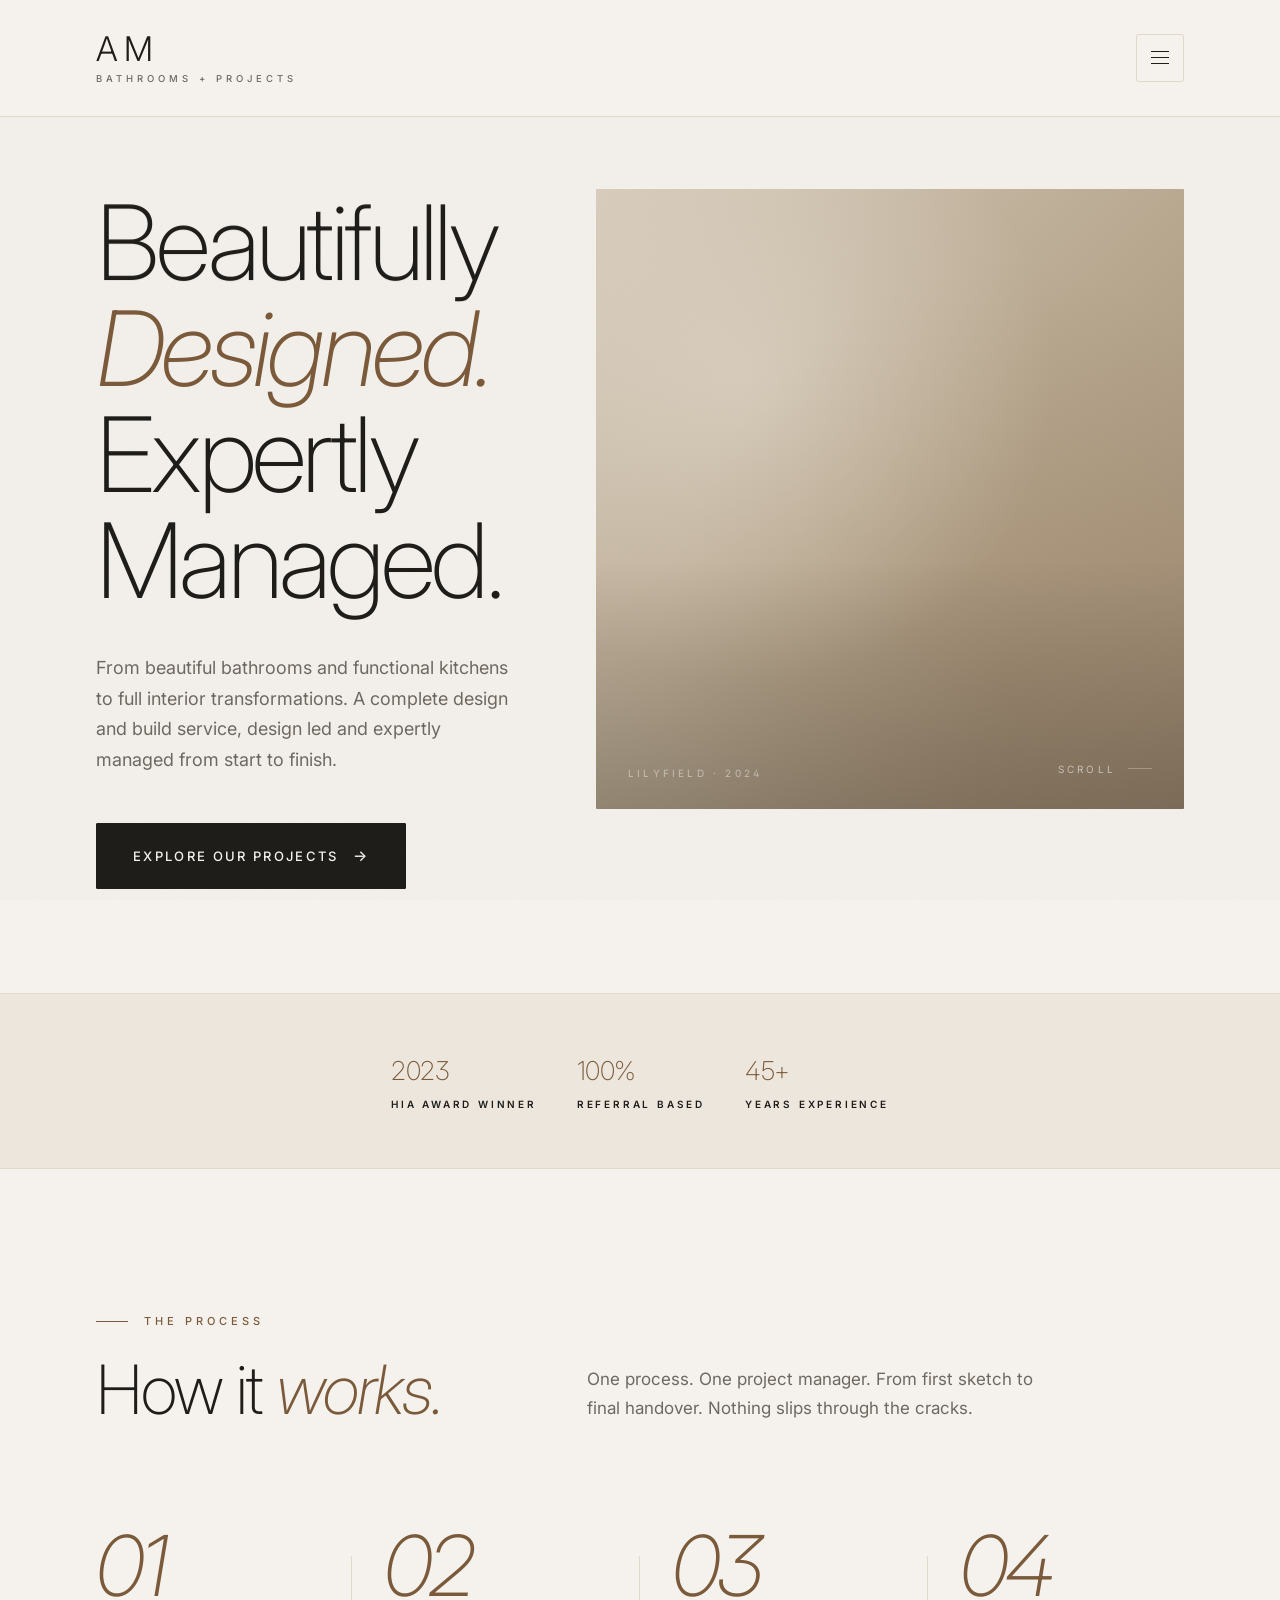
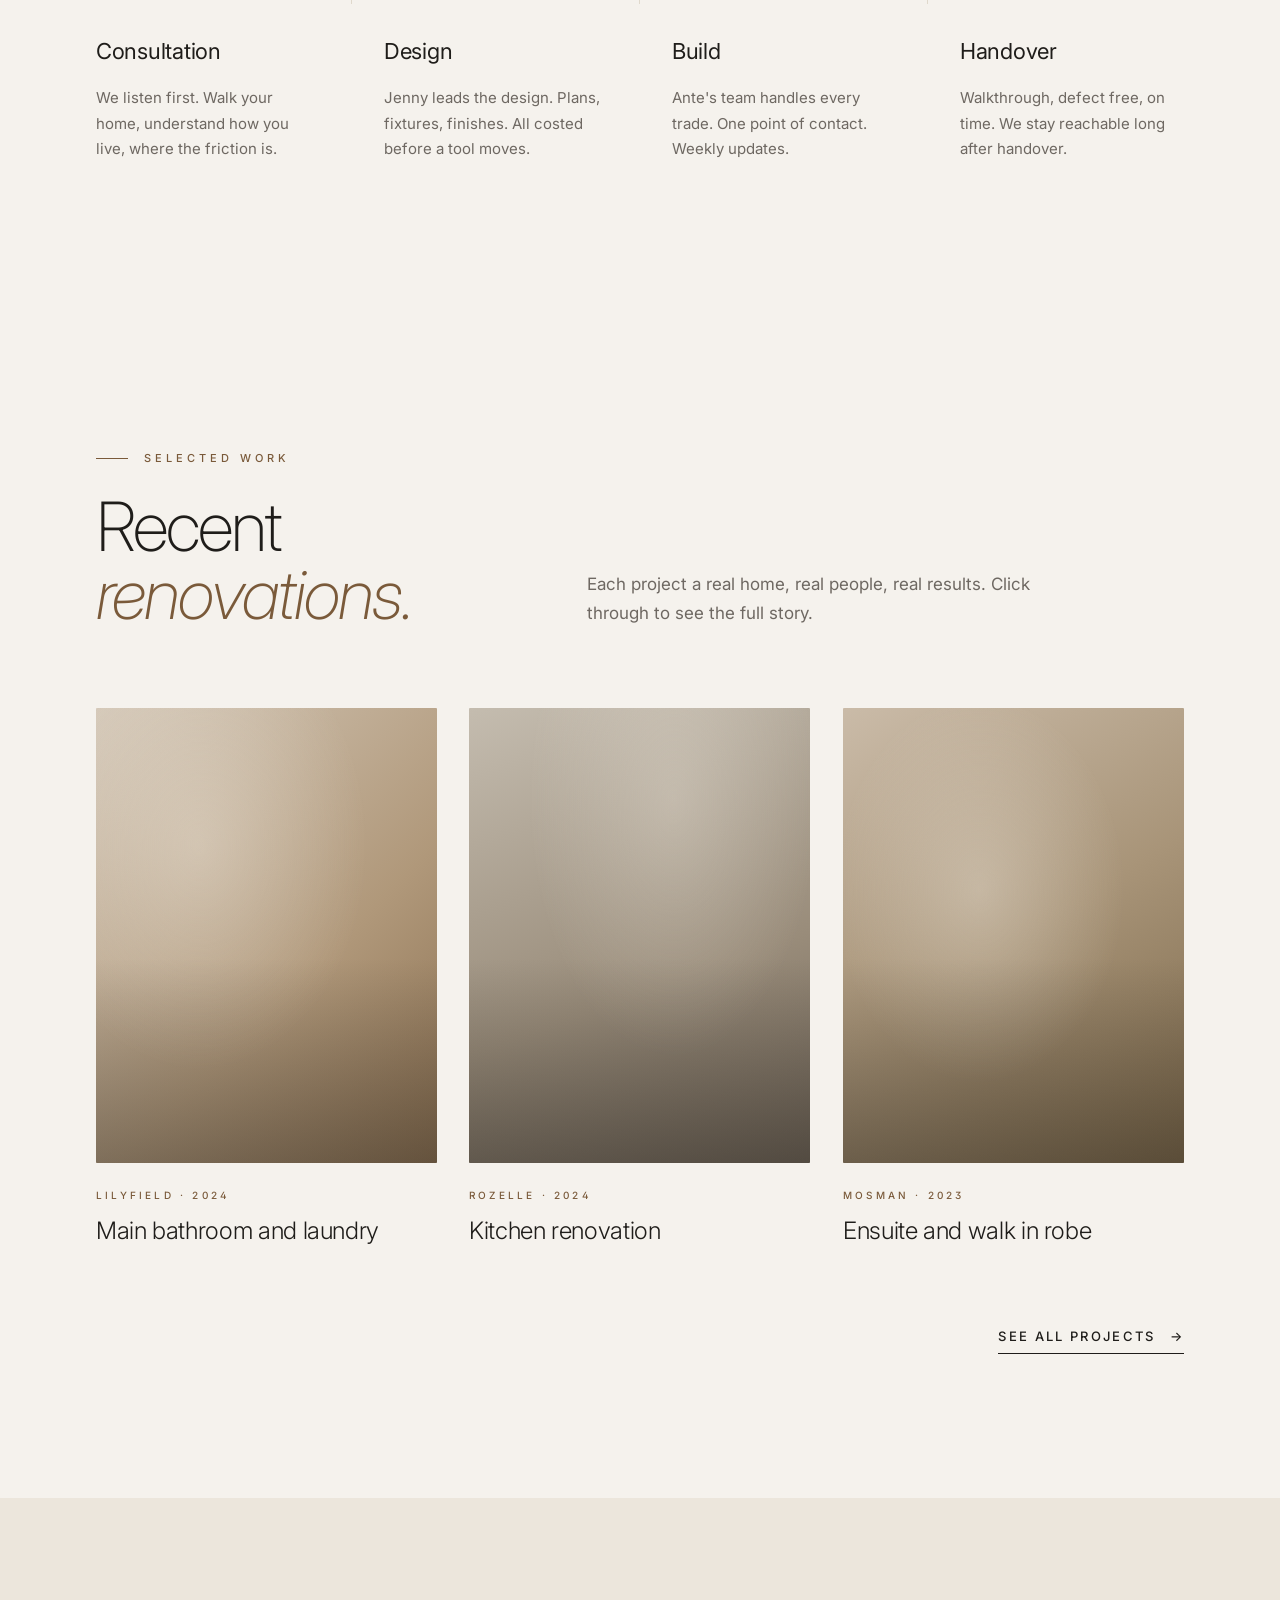
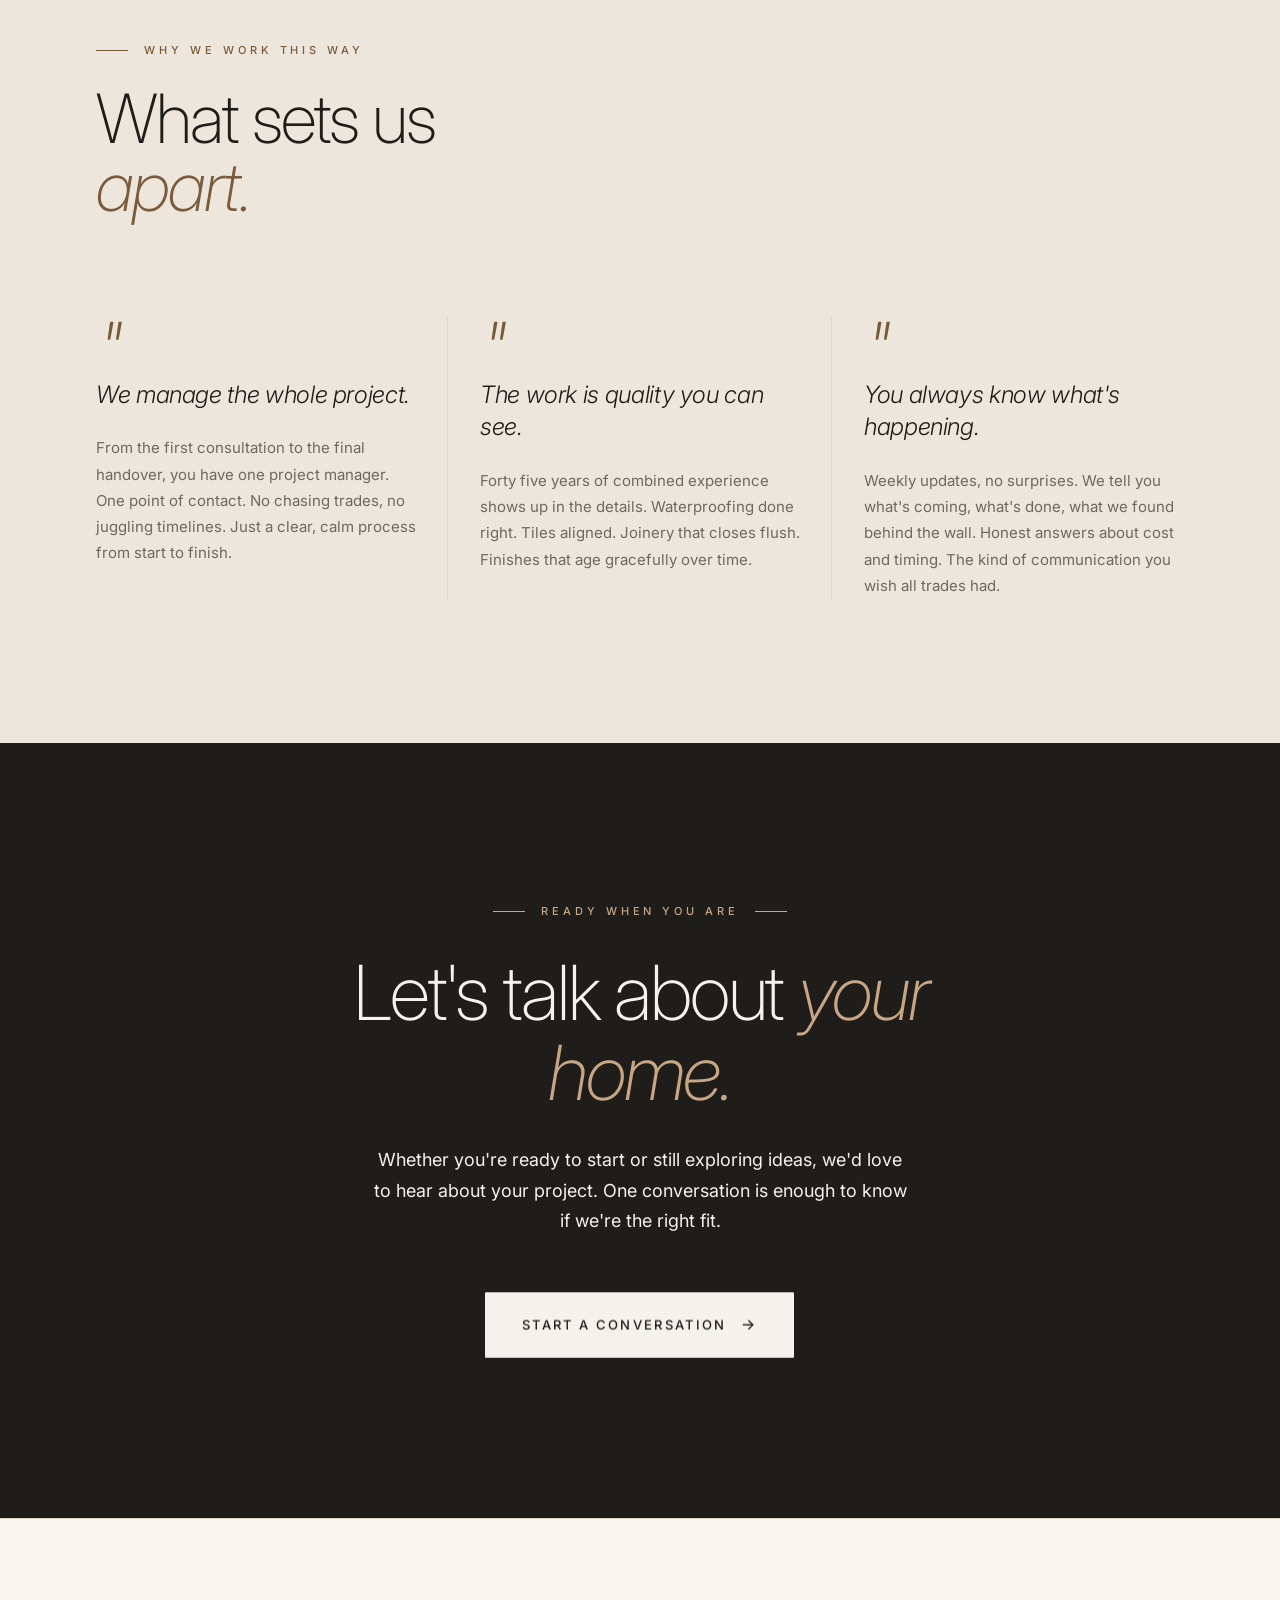
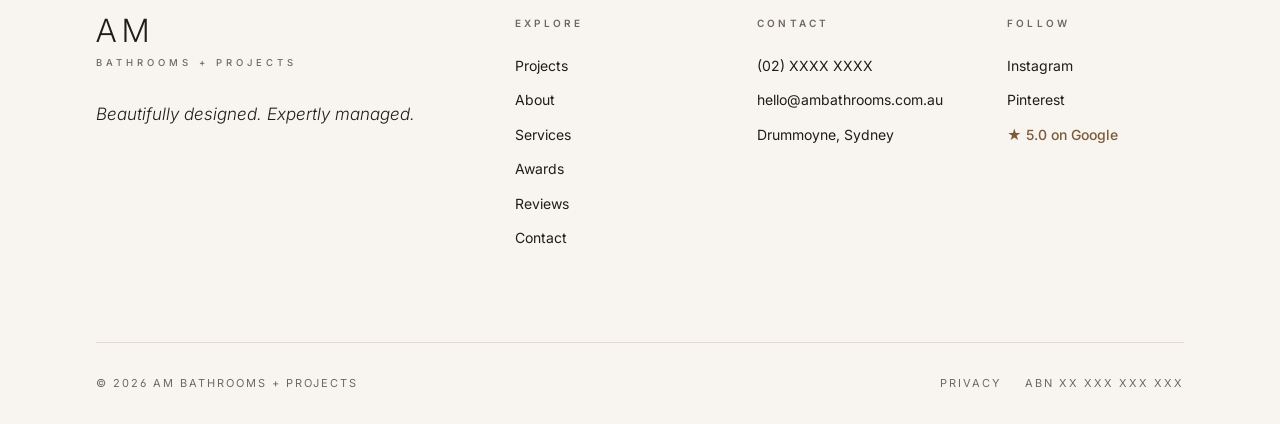
==== mockups/index.html @ bde2c459 "Rename hero-b-cream-editorial.html to index.html" ====
<!doctype html>
<html lang="en">
<head>
<meta charset="utf-8" />
<meta name="viewport" content="width=device-width,initial-scale=1" />
<title>AM Bathrooms + Projects | Bathroom, Kitchen & Full Interior Renovations Sydney</title>
<meta name="description" content="AM Bathrooms + Projects designs and builds bathroom, kitchen, laundry and full interior renovations across Sydney. One team, every detail, start to finish. HIA award-winning." />
<link rel="preconnect" href="https://fonts.googleapis.com">
<link rel="preconnect" href="https://fonts.gstatic.com" crossorigin>
<link href="https://fonts.googleapis.com/css2?family=Inter:ital,wght@0,100;0,200;0,300;0,400;0,500;0,600;1,200;1,300;1,400&display=swap" rel="stylesheet">
<script>document.documentElement.classList.add('am')</script>
<link rel="stylesheet" href="animations.css">
<style>
:root{
  --bg: #f5f2ed;
  --bg-2: #f8f5f0;
  --surface: #faf8f4;
  --surface-alt: #ece6dc;
  --ink: #1f1d1a;
  --ink-muted: #6e6862;
  --ink-faint: #a39c92;
  --line: #e0d9cc;
  --line-soft: #ebe5d8;
  --accent: #7a5a3a;
  --brass: #a18553;
  --brass-soft: #c8a684;
}
*{box-sizing:border-box;margin:0;padding:0}
html,body{
  background:var(--bg);color:var(--ink);
  font-family:'Inter',system-ui,sans-serif;font-weight:400;line-height:1.6;
  -webkit-font-smoothing:antialiased;-moz-osx-font-smoothing:grayscale;
  font-feature-settings:"kern" 1,"liga" 1,"ss01" 1;
}
body::before{
  content:'';position:fixed;inset:0;pointer-events:none;z-index:1;opacity:.04;
  background-image:url("data:image/svg+xml;utf8,<svg xmlns='http://www.w3.org/2000/svg' width='200' height='200'><filter id='n'><feTurbulence type='fractalNoise' baseFrequency='0.9' numOctaves='2' stitchTiles='stitch'/><feColorMatrix values='0 0 0 0 0.12 0 0 0 0 0.11 0 0 0 0 0.10 0 0 0 1 0'/></filter><rect width='200' height='200' filter='url(%23n)'/></svg>");
  mix-blend-mode:multiply;
}
body > * { position: relative; z-index: 2 }
a{color:inherit;text-decoration:none}

/* Navbar */
.nav{
  background:var(--bg);
  border-bottom:1px solid var(--line);
  padding:32px 96px;
  display:flex;align-items:center;justify-content:space-between;
}
.brand{display:flex;flex-direction:column;align-items:flex-start;line-height:1}
.brand .mark{
  font-family:'Inter',sans-serif;font-weight:300;font-size:34px;letter-spacing:.18em;
  color:var(--ink);line-height:1;
}
.brand .wm{
  font-family:'Inter',sans-serif;font-size:9.5px;font-weight:500;letter-spacing:.42em;
  color:var(--ink-muted);margin-top:8px;text-transform:uppercase;
}
.hamburger{
  width:48px;height:48px;border:1px solid var(--line);background:transparent;cursor:pointer;
  display:flex;flex-direction:column;align-items:center;justify-content:center;gap:5px;border-radius:2px;
  transition:all .25s ease-out;
}
.hamburger:hover{background:var(--ink);border-color:var(--ink)}
.hamburger:hover span{background:var(--bg)}
.hamburger span{display:block;width:18px;height:1px;background:var(--ink);transition:background .25s ease-out}

/* Hero */
.hero{
  padding:72px 96px 104px;
  display:grid;grid-template-columns:5fr 7fr;gap:80px;align-items:start;
  min-height:calc(86vh - 130px);
}
.hero-text{max-width:580px}
.eyebrow{
  font-family:'Inter',sans-serif;font-size:11px;font-weight:500;letter-spacing:.36em;
  color:var(--accent);text-transform:uppercase;margin-bottom:40px;
  display:flex;align-items:center;gap:16px;
}
.eyebrow::before{content:'';width:32px;height:1px;background:var(--accent)}
.hero h1{
  font-family:'Inter',sans-serif;font-weight:200;letter-spacing:-.035em;
  font-size:104px;line-height:1.02;color:var(--ink);
  margin-bottom:40px;
}
.hero h1 span{display:block}
.hero h1 em{font-style:italic;font-weight:200;color:var(--accent)}
.hero p.sub{
  font-family:'Inter',sans-serif;font-size:18px;font-weight:400;color:var(--ink-muted);
  max-width:480px;margin-bottom:48px;line-height:1.7;
}
.cta-row{display:flex;gap:20px;align-items:center;flex-wrap:wrap}
.btn{
  font-family:'Inter',sans-serif;font-weight:500;font-size:13px;letter-spacing:.18em;
  padding:20px 36px;border-radius:1px;cursor:pointer;transition:all .3s ease-out;
  text-transform:uppercase;display:inline-flex;align-items:center;gap:14px;
}
.btn-primary{background:var(--ink);color:var(--bg);border:1px solid var(--ink)}
.btn-primary:hover{background:var(--accent);border-color:var(--accent);transform:translateY(-1px)}
.btn-secondary{background:transparent;color:var(--ink);border:1px solid var(--ink);padding:20px 32px}
.btn-secondary:hover{background:var(--ink);color:var(--bg)}
.btn .arrow{font-size:15px;transition:transform .25s ease-out}
.btn:hover .arrow{transform:translateX(4px)}

.hero-photo{
  height:620px;border-radius:1px;position:relative;overflow:hidden;
  background:
    radial-gradient(ellipse at 25% 30%, rgba(241,235,225,.4) 0%, transparent 50%),
    radial-gradient(ellipse at 70% 80%, rgba(122,90,58,.18) 0%, transparent 60%),
    linear-gradient(135deg, #d4c8b8 0%, #b8a890 50%, #9c8870 100%);
}
.hero-photo::after{
  content:'';position:absolute;inset:0;
  background:linear-gradient(180deg, transparent 60%, rgba(31,29,26,.25) 100%);
}
.hero-photo .photo-label{
  position:absolute;bottom:28px;left:32px;color:var(--bg);
  font-family:'Inter',sans-serif;font-size:10px;letter-spacing:.32em;
  text-transform:uppercase;opacity:.5;z-index:2;
}
.hero-photo .scroll-hint{
  position:absolute;bottom:32px;right:32px;color:var(--bg);
  font-family:'Inter',sans-serif;font-size:10px;letter-spacing:.32em;
  text-transform:uppercase;opacity:.6;z-index:2;
  display:flex;align-items:center;gap:12px;
}
.hero-photo .scroll-hint::after{content:'';width:24px;height:1px;background:var(--bg);opacity:.5}

/* Trust bar */
.trust{
  background:var(--surface-alt);
  padding:56px 96px;
  border-top:1px solid var(--line);border-bottom:1px solid var(--line);
  perspective:1200px;overflow:hidden;
}
.trust-flipper{
  position:relative;
  transform-style:preserve-3d;
  transition:transform .8s cubic-bezier(.16,1,.3,1);
}
.trust-flipper.flipped{transform:rotateX(180deg)}
.trust-face{
  backface-visibility:hidden;
  background:var(--surface-alt);
}
.trust-front{
  display:flex;align-items:center;justify-content:center;
}
.trust-back{
  position:absolute;inset:0;
  transform:rotateX(180deg);
  display:flex;align-items:center;justify-content:center;
}
.awards{display:flex;gap:40px;align-items:center}
.award-badge{
  font-family:'Inter',sans-serif;font-size:10px;font-weight:600;letter-spacing:.28em;
  text-transform:uppercase;color:var(--ink);
  display:flex;flex-direction:column;align-items:flex-start;gap:4px;
}
.award-badge .year{font-family:'Inter',sans-serif;font-weight:200;font-size:26px;letter-spacing:-.02em;color:var(--accent);text-transform:none}
.quote{
  font-family:'Inter',sans-serif;font-style:italic;font-weight:300;font-size:21px;
  color:var(--ink);line-height:1.55;letter-spacing:-.005em;
  max-width:640px;text-align:center;
}
.quote .stars{color:var(--brass);letter-spacing:.18em;font-style:normal;font-size:13px;display:block;margin-bottom:10px;font-family:'Inter',sans-serif}
.quote .who{display:block;margin-top:14px;font-style:normal;font-family:'Inter',sans-serif;font-size:11px;font-weight:500;letter-spacing:.28em;text-transform:uppercase;color:var(--ink-muted)}

/* How it works */
.how{padding:144px 96px;background:var(--bg)}
.how-header{display:grid;grid-template-columns:5fr 7fr;gap:64px;margin-bottom:96px;align-items:end}
.how .section-eyebrow{
  font-family:'Inter',sans-serif;font-size:11px;font-weight:500;letter-spacing:.36em;
  color:var(--accent);text-transform:uppercase;margin-bottom:24px;
  display:flex;align-items:center;gap:16px;
}
.how .section-eyebrow::before{content:'';width:32px;height:1px;background:var(--accent)}
.how h2{
  font-family:'Inter',sans-serif;font-weight:200;font-size:68px;letter-spacing:-.03em;
  color:var(--ink);line-height:1;
}
.how h2 em{font-style:italic;color:var(--accent);font-weight:200}
.how p.lead{
  font-size:17px;color:var(--ink-muted);max-width:480px;line-height:1.7;
}
.steps{display:grid;grid-template-columns:repeat(4,1fr);gap:64px}
.step{position:relative}
.step .num{
  font-family:'Inter',sans-serif;font-weight:200;font-style:italic;font-size:84px;
  color:var(--accent);line-height:1;margin-bottom:32px;letter-spacing:-.04em;
}
.step h3{
  font-family:'Inter',sans-serif;font-size:22px;font-weight:400;margin-bottom:16px;
  letter-spacing:-.012em;color:var(--ink);
}
.step p{color:var(--ink-muted);font-size:15px;line-height:1.7}
.step:not(:last-child)::after{
  content:'';position:absolute;top:38px;right:-32px;width:1px;height:48px;background:var(--line);
}

/* Featured Projects */
.featured{padding:144px 96px;background:var(--bg)}
.featured-header{display:grid;grid-template-columns:5fr 7fr;gap:64px;margin-bottom:80px;align-items:end}
.featured .section-eyebrow{
  font-family:'Inter',sans-serif;font-size:11px;font-weight:500;letter-spacing:.36em;
  color:var(--accent);text-transform:uppercase;margin-bottom:24px;
  display:flex;align-items:center;gap:16px;
}
.featured .section-eyebrow::before{content:'';width:32px;height:1px;background:var(--accent)}
.featured h2{
  font-family:'Inter',sans-serif;font-weight:200;font-size:68px;letter-spacing:-.03em;
  color:var(--ink);line-height:1;
}
.featured h2 em{font-style:italic;color:var(--accent);font-weight:200}
.featured p.lead{font-size:17px;color:var(--ink-muted);max-width:480px;line-height:1.7}
.project-grid{display:grid;grid-template-columns:repeat(3,1fr);gap:32px}
.project-card{cursor:pointer;display:block}
.project-image{
  position:relative;overflow:hidden;border-radius:1px;
  aspect-ratio:3/4;margin-bottom:24px;
  transition:transform .5s ease-out;
}
.project-image.p1{background:
  radial-gradient(ellipse at 30% 30%, rgba(241,235,225,.35) 0%, transparent 50%),
  linear-gradient(135deg, #d4c8b8 0%, #b0987a 60%, #8a6f50 100%);
}
.project-image.p2{background:
  radial-gradient(ellipse at 60% 20%, rgba(241,235,225,.3) 0%, transparent 50%),
  linear-gradient(160deg, #c4bcaf 0%, #998c7a 60%, #6e6356 100%);
}
.project-image.p3{background:
  radial-gradient(ellipse at 40% 40%, rgba(241,235,225,.35) 0%, transparent 50%),
  linear-gradient(150deg, #cabba8 0%, #a89478 50%, #7a6648 100%);
}
.project-image::after{
  content:'';position:absolute;inset:0;
  background:linear-gradient(180deg, transparent 55%, rgba(31,29,26,.35) 100%);
}
.project-card:hover .project-image{transform:translateY(-8px)}
.project-meta{
  font-family:'Inter',sans-serif;font-size:10px;font-weight:500;letter-spacing:.32em;
  color:var(--accent);text-transform:uppercase;margin-bottom:12px;
}
.project-name{
  font-family:'Inter',sans-serif;font-size:24px;font-weight:300;letter-spacing:-.015em;
  color:var(--ink);transition:color .25s ease-out;line-height:1.3;
}
.project-card:hover .project-name{color:var(--accent)}
.featured-link{margin-top:80px;display:flex;justify-content:flex-end}
.featured-link a{
  font-family:'Inter',sans-serif;font-size:13px;font-weight:500;letter-spacing:.18em;
  color:var(--ink);text-transform:uppercase;
  border-bottom:1px solid var(--ink);padding-bottom:6px;
  display:inline-flex;gap:14px;align-items:center;
  transition:all .3s ease-out;
}
.featured-link a:hover{color:var(--accent);border-color:var(--accent)}
.featured-link a:hover .arrow{transform:translateX(4px)}
.featured-link .arrow{transition:transform .25s ease-out}

/* Why Pillars */
.why{padding:144px 96px;background:var(--surface-alt)}
.why-header{display:grid;grid-template-columns:5fr 7fr;gap:64px;margin-bottom:96px;align-items:end}
.why .section-eyebrow{
  font-family:'Inter',sans-serif;font-size:11px;font-weight:500;letter-spacing:.36em;
  color:var(--accent);text-transform:uppercase;margin-bottom:24px;
  display:flex;align-items:center;gap:16px;
}
.why .section-eyebrow::before{content:'';width:32px;height:1px;background:var(--accent)}
.why h2{
  font-family:'Inter',sans-serif;font-weight:200;font-size:68px;letter-spacing:-.03em;
  color:var(--ink);line-height:1;
}
.why h2 em{font-style:italic;color:var(--accent);font-weight:200}
.pillars{display:grid;grid-template-columns:repeat(3,1fr);gap:64px}
.pillar{position:relative}
.pillar .quote-mark{
  font-family:'Inter',sans-serif;font-style:italic;font-weight:200;font-size:80px;
  color:var(--accent);line-height:.5;margin-bottom:32px;letter-spacing:-.04em;
  height:32px;
}
.pillar h3{
  font-family:'Inter',sans-serif;font-size:24px;font-weight:300;letter-spacing:-.015em;
  color:var(--ink);margin-bottom:24px;line-height:1.35;font-style:italic;
}
.pillar p{color:var(--ink-muted);font-size:15px;line-height:1.75}
.pillar:not(:last-child)::after{
  content:'';position:absolute;top:0;right:-32px;width:1px;height:100%;background:var(--line);
}

/* Final CTA */
.cta{background:var(--ink);color:var(--bg);padding:160px 96px;text-align:center}
.cta-inner{max-width:760px;margin:0 auto}
.cta .section-eyebrow{
  font-family:'Inter',sans-serif;font-size:11px;font-weight:500;letter-spacing:.36em;
  color:var(--brass-soft);text-transform:uppercase;margin-bottom:32px;
  display:flex;align-items:center;justify-content:center;gap:16px;
}
.cta .section-eyebrow::before,
.cta .section-eyebrow::after{content:'';width:32px;height:1px;background:var(--brass-soft)}
.cta h2{
  font-family:'Inter',sans-serif;font-weight:200;font-size:76px;letter-spacing:-.03em;
  color:var(--bg);line-height:1.05;margin-bottom:32px;
}
.cta h2 em{font-style:italic;color:var(--brass-soft);font-weight:200}
.cta p{
  font-family:'Inter',sans-serif;font-size:18px;color:var(--bg);opacity:.78;
  max-width:540px;margin:0 auto 56px;line-height:1.7;
}
.btn-inverted{background:var(--bg);color:var(--ink);border:1px solid var(--bg)}
.btn-inverted:hover{background:var(--brass);color:var(--bg);border-color:var(--brass);transform:translateY(-1px)}

/* Footer */
.footer{background:var(--bg-2);padding:96px 96px 32px;border-top:1px solid var(--line)}
.footer-grid{display:grid;grid-template-columns:2fr 1fr 1fr 1fr;gap:64px;margin-bottom:80px}
.footer-brand .mark{
  font-family:'Inter',sans-serif;font-weight:300;font-size:32px;letter-spacing:.18em;
  color:var(--ink);line-height:1;display:block;
}
.footer-brand .wm{
  font-family:'Inter',sans-serif;font-size:9.5px;font-weight:500;letter-spacing:.42em;
  color:var(--ink-muted);margin-top:8px;text-transform:uppercase;display:block;
}
.footer-brand .tag{
  font-family:'Inter',sans-serif;font-style:italic;font-weight:300;font-size:17px;
  color:var(--ink);margin-top:32px;max-width:340px;line-height:1.5;
}
.footer-col h4{
  font-family:'Inter',sans-serif;font-size:10px;font-weight:600;letter-spacing:.32em;
  color:var(--ink-muted);text-transform:uppercase;margin-bottom:24px;
}
.footer-col a, .footer-col span{
  font-family:'Inter',sans-serif;font-size:14px;font-weight:400;
  color:var(--ink);display:block;margin-bottom:12px;
  transition:color .2s ease-out;
}
.footer-col a:hover{color:var(--accent)}
.footer-col .accent{color:var(--accent);font-weight:500}
.footer-bottom{
  border-top:1px solid var(--line);padding-top:32px;
  display:flex;justify-content:space-between;align-items:center;
  font-family:'Inter',sans-serif;font-size:11px;letter-spacing:.18em;
  color:var(--ink-muted);text-transform:uppercase;
}
.footer-bottom a{color:var(--ink-muted);transition:color .2s ease-out}
.footer-bottom a:hover{color:var(--accent)}
.footer-bottom .links{display:flex;gap:24px}

.label-bar{
  position:fixed;bottom:0;left:0;right:0;background:var(--ink);color:var(--bg);
  padding:12px 24px;font-family:'Inter',sans-serif;font-size:10px;letter-spacing:.32em;
  text-align:center;text-transform:uppercase;z-index:99;opacity:.85;
}

@media (max-width: 1100px){
  .nav, .hero, .trust, .how, .featured, .why, .cta, .footer { padding-left: 32px; padding-right: 32px }
  .hero { grid-template-columns: 1fr; gap: 48px; padding-top: 72px; padding-bottom: 88px }
  .hero h1 { font-size: 64px }
  .hero-photo { height: 420px }
  .trust { padding: 48px 32px }
  .awards { flex-direction: column; gap: 24px; align-items: center }
  .award-badge { align-items: center; text-align: center }
  .how-header, .featured-header, .why-header { grid-template-columns: 1fr; gap: 32px; margin-bottom: 64px }
  .how h2, .featured h2, .why h2 { font-size: 44px }
  .cta h2 { font-size: 48px }
  .steps { grid-template-columns: 1fr; gap: 56px }
  .step:not(:last-child)::after { display: none }
  .project-grid { grid-template-columns: 1fr; gap: 48px }
  .pillars { grid-template-columns: 1fr; gap: 48px }
  .pillar:not(:last-child)::after { display: none }
  .pillar:not(:last-child) { padding-bottom: 48px; border-bottom: 1px solid var(--line) }
  .featured, .why, .cta { padding-top: 88px; padding-bottom: 88px }
  .cta p { font-size: 16px }
  .footer { padding: 64px 32px 24px }
  .footer-grid { grid-template-columns: 1fr 1fr; gap: 48px; margin-bottom: 48px }
  .footer-bottom { flex-direction: column; gap: 16px; text-align: center }
}
@media (max-width: 640px){
  .footer-grid { grid-template-columns: 1fr }
  .featured-link { justify-content: center; margin-top: 56px }
}
</style>
</head>
<body>
<div class="page-transition"></div>

<header class="nav">
  <a href="#" class="brand" aria-label="AM Bathrooms and Projects, home">
    <span class="mark">AM</span>
    <span class="wm">Bathrooms + Projects</span>
  </a>
  <button class="hamburger" aria-label="Open menu"><span></span><span></span><span></span></button>
</header>

<section class="hero">
  <div class="hero-text">
    <h1>
      <span>Beautifully</span>
      <span><em>Designed.</em></span>
      <span>Expertly Managed.</span>
    </h1>
    <p class="sub">From beautiful bathrooms and functional kitchens to full interior transformations. A complete design and build service, design led and expertly managed from start to finish.</p>
    <div class="cta-row">
      <a href="projects.html" class="btn btn-primary">Explore Our Projects <span class="arrow">→</span></a>
    </div>
  </div>
  <div class="hero-photo">
    <div class="photo-label">Lilyfield · 2024</div>
    <div class="scroll-hint">Scroll</div>
  </div>
</section>

<section class="trust">
  <div class="trust-flipper" id="trustFlipper">
    <div class="trust-face trust-front">
      <div class="awards">
        <div class="award-badge">
          <span class="year">2023</span>
          <span>HIA Award Winner</span>
        </div>
        <div class="award-badge">
          <span class="year">100%</span>
          <span>Referral based</span>
        </div>
        <div class="award-badge">
          <span class="year">45+</span>
          <span>Years experience</span>
        </div>
      </div>
    </div>
    <div class="trust-face trust-back">
      <div class="quote" id="trustQuote">
        <span class="stars">★★★★★</span>
        <span class="qt">"They managed every detail. We could actually live our lives during the build."</span>
        <span class="who">Sarah K. · Lilyfield bathroom</span>
      </div>
    </div>
  </div>
</section>

<section class="how">
  <div class="how-header">
    <div>
      <div class="section-eyebrow">The process</div>
      <h2>How it <em>works.</em></h2>
    </div>
    <p class="lead">One process. One project manager. From first sketch to final handover. Nothing slips through the cracks.</p>
  </div>
  <div class="steps">
    <div class="step">
      <div class="num">01</div>
      <h3>Consultation</h3>
      <p>We listen first. Walk your home, understand how you live, where the friction is.</p>
    </div>
    <div class="step">
      <div class="num">02</div>
      <h3>Design</h3>
      <p>Jenny leads the design. Plans, fixtures, finishes. All costed before a tool moves.</p>
    </div>
    <div class="step">
      <div class="num">03</div>
      <h3>Build</h3>
      <p>Ante's team handles every trade. One point of contact. Weekly updates.</p>
    </div>
    <div class="step">
      <div class="num">04</div>
      <h3>Handover</h3>
      <p>Walkthrough, defect free, on time. We stay reachable long after handover.</p>
    </div>
  </div>
</section>

<section class="featured">
  <div class="featured-header">
    <div>
      <div class="section-eyebrow">Selected work</div>
      <h2>Recent <em>renovations.</em></h2>
    </div>
    <p class="lead">Each project a real home, real people, real results. Click through to see the full story.</p>
  </div>
  <div class="project-grid">
    <a href="#" class="project-card">
      <div class="project-image p1"></div>
      <div class="project-meta">Lilyfield · 2024</div>
      <div class="project-name">Main bathroom and laundry</div>
    </a>
    <a href="#" class="project-card">
      <div class="project-image p2"></div>
      <div class="project-meta">Rozelle · 2024</div>
      <div class="project-name">Kitchen renovation</div>
    </a>
    <a href="#" class="project-card">
      <div class="project-image p3"></div>
      <div class="project-meta">Mosman · 2023</div>
      <div class="project-name">Ensuite and walk in robe</div>
    </a>
  </div>
  <div class="featured-link">
    <a href="projects.html">See all projects <span class="arrow">→</span></a>
  </div>
</section>

<section class="why">
  <div class="why-header">
    <div>
      <div class="section-eyebrow">Why we work this way</div>
      <h2>What sets us <em>apart.</em></h2>
    </div>
  </div>
  <div class="pillars">
    <div class="pillar">
      <div class="quote-mark">"</div>
      <h3>We manage the whole project.</h3>
      <p>From the first consultation to the final handover, you have one project manager. One point of contact. No chasing trades, no juggling timelines. Just a clear, calm process from start to finish.</p>
    </div>
    <div class="pillar">
      <div class="quote-mark">"</div>
      <h3>The work is quality you can see.</h3>
      <p>Forty five years of combined experience shows up in the details. Waterproofing done right. Tiles aligned. Joinery that closes flush. Finishes that age gracefully over time.</p>
    </div>
    <div class="pillar">
      <div class="quote-mark">"</div>
      <h3>You always know what's happening.</h3>
      <p>Weekly updates, no surprises. We tell you what's coming, what's done, what we found behind the wall. Honest answers about cost and timing. The kind of communication you wish all trades had.</p>
    </div>
  </div>
</section>

<section class="cta">
  <div class="cta-inner">
    <div class="section-eyebrow">Ready when you are</div>
    <h2>Let's talk about <em>your home.</em></h2>
    <p>Whether you're ready to start or still exploring ideas, we'd love to hear about your project. One conversation is enough to know if we're the right fit.</p>
    <a href="contact.html" class="btn btn-inverted">Start a conversation <span class="arrow">→</span></a>
  </div>
</section>

<footer class="footer">
  <div class="footer-grid">
    <div class="footer-brand">
      <span class="mark">AM</span>
      <span class="wm">Bathrooms + Projects</span>
      <p class="tag">Beautifully designed. Expertly managed.</p>
    </div>
    <div class="footer-col">
      <h4>Explore</h4>
      <a href="projects.html">Projects</a>
      <a href="about.html">About</a>
      <a href="services.html">Services</a>
      <a href="awards.html">Awards</a>
      <a href="reviews.html">Reviews</a>
      <a href="contact.html">Contact</a>
    </div>
    <div class="footer-col">
      <h4>Contact</h4>
      <a href="#">(02) XXXX XXXX</a>
      <a href="#">hello@ambathrooms.com.au</a>
      <span>Drummoyne, Sydney</span>
    </div>
    <div class="footer-col">
      <h4>Follow</h4>
      <a href="#">Instagram</a>
      <a href="#">Pinterest</a>
      <a href="#" class="accent">★ 5.0 on Google</a>
    </div>
  </div>
  <div class="footer-bottom">
    <span>© 2026 AM Bathrooms + Projects</span>
    <div class="links">
      <a href="#">Privacy</a>
      <a href="#">ABN XX XXX XXX XXX</a>
    </div>
  </div>
</footer>


<script src="animations.js"></script>
</body>
</html>
---- mockups/animations.css ----
/* ─── AM Bathrooms · Premium Animation System ─── */
/* Scroll reveals, parallax, micro-interactions, page transitions */

/* ─── Page Transition Overlay ─── */
.page-transition{
  position:fixed;inset:0;background:var(--bg,#f5f2ed);
  z-index:9998;pointer-events:none;
  transition:opacity .55s cubic-bezier(.16,1,.3,1);
}
.page-transition.out{opacity:0}

/* ─── Scroll Reveal: Fade Up (default) ─── */
.am .hero h1 span,
.am .hero .sub,
.am .hero .cta-row,
.am .trust,
.am .how-header > *,
.am .step,
.am .featured-header > *,
.am .featured .project-card,
.am .featured-link,
.am .why-header > *,
.am .pillar,
.am .page-head .section-eyebrow,
.am .page-head h1,
.am .page-head .sub,
.am .founder-text > *,
.am .cred-col,
.am .why-do > *,
.am .stat,
.am .filter-bar,
.am .projects .project-card,
.am .service-card,
.am .why-band > *,
.am .tally-item,
.am .award-row,
.am .google-strip > *,
.am .review-card,
.am .form-container,
.am .expect-header > *,
.am .expect-step,
.am .area-note > *,
.am .cta-inner > *,
.am .footer-grid > *,
.am .footer-bottom{
  opacity:0;
  transform:translateY(28px);
  transition:opacity .7s cubic-bezier(.16,1,.3,1),
             transform .7s cubic-bezier(.16,1,.3,1);
  transition-delay:var(--d,0ms);
  will-change:opacity,transform;
}

/* ─── Scroll Reveal: Fade Down (nav) ─── */
.am .nav{
  opacity:0;
  transform:translateY(-16px);
  transition:opacity .5s cubic-bezier(.16,1,.3,1),
             transform .5s cubic-bezier(.16,1,.3,1);
}

/* ─── Scroll Reveal: Scale In (photos) ─── */
.am .hero-photo,
.am .founder-photo{
  opacity:0;
  transform:scale(.96);
  transition:opacity .9s cubic-bezier(.16,1,.3,1),
             transform .9s cubic-bezier(.16,1,.3,1);
  transition-delay:var(--d,0ms);
}

/* ─── Visible State ─── */
.am .is-visible{
  opacity:1 !important;
  transform:none !important;
}

/* Parallax photos: override transform to use custom property */
.am .hero-photo.is-visible,
.am .founder-photo.is-visible{
  transform:translateY(var(--py,0px)) !important;
}

/* ─── Slide-in Menu Panel ─── */
.nav{position:relative;z-index:1000}

.menu-backdrop{
  position:fixed;inset:0;z-index:998;
  background:rgba(31,29,26,.3);
  opacity:0;visibility:hidden;
  transition:opacity .4s cubic-bezier(.16,1,.3,1),visibility .4s;
  cursor:pointer;
}
.menu-backdrop.open{opacity:1;visibility:visible}

.menu-panel{
  position:fixed;top:0;right:0;bottom:0;z-index:999;
  width:min(380px,80vw);
  background:var(--ink,#1f1d1a);
  transform:translateX(100%);
  transition:transform .45s cubic-bezier(.16,1,.3,1);
  display:flex;flex-direction:column;
  padding:48px 48px 48px;
}
.menu-panel.open{transform:translateX(0)}

.menu-close{
  align-self:flex-end;
  width:48px;height:48px;border:1px solid rgba(245,242,237,.2);
  background:transparent;cursor:pointer;border-radius:2px;
  display:flex;align-items:center;justify-content:center;
  margin-bottom:48px;
  transition:border-color .25s ease;
}
.menu-close:hover{border-color:var(--bg,#f5f2ed)}
.menu-close svg{stroke:var(--bg,#f5f2ed);stroke-width:1.5}

.menu-nav{
  display:flex;flex-direction:column;gap:8px;flex:1;
}
.menu-nav a{
  font-family:'Inter',sans-serif;font-weight:300;font-size:28px;
  letter-spacing:-.015em;line-height:1.3;
  color:var(--bg,#f5f2ed);text-decoration:none;
  padding:8px 0;
  opacity:0;transform:translateX(24px);
  transition:opacity .4s cubic-bezier(.16,1,.3,1),
             transform .4s cubic-bezier(.16,1,.3,1),
             color .25s ease;
}
.menu-panel.open .menu-nav a{opacity:1;transform:none}
.menu-nav a:nth-child(1){transition-delay:.08s}
.menu-nav a:nth-child(2){transition-delay:.12s}
.menu-nav a:nth-child(3){transition-delay:.16s}
.menu-nav a:nth-child(4){transition-delay:.2s}
.menu-nav a:nth-child(5){transition-delay:.24s}
.menu-nav a:nth-child(6){transition-delay:.28s}
.menu-nav a:nth-child(7){transition-delay:.32s}
.menu-nav a:hover{color:var(--brass-soft,#c8a684)}
.menu-nav a.active{color:var(--brass-soft,#c8a684);font-style:italic}

.menu-divider{
  width:32px;height:1px;background:rgba(245,242,237,.15);
  margin:auto 0 32px;
}

.menu-contact{
  font-family:'Inter',sans-serif;font-size:13px;font-weight:400;
  color:rgba(245,242,237,.4);line-height:1.8;
  opacity:0;transform:translateX(16px);
  transition:opacity .4s cubic-bezier(.16,1,.3,1) .36s,
             transform .4s cubic-bezier(.16,1,.3,1) .36s;
}
.menu-panel.open .menu-contact{opacity:1;transform:none}
.menu-contact a{color:rgba(245,242,237,.6);text-decoration:none;transition:color .25s ease;display:block}
.menu-contact a:hover{color:var(--brass-soft,#c8a684)}

/* Hamburger → X morph */
.hamburger span{
  transition:transform .3s cubic-bezier(.16,1,.3,1),
             opacity .2s ease,
             background .25s ease-out !important;
}
.hamburger.is-open span:nth-child(1){transform:translateY(6px) rotate(45deg)}
.hamburger.is-open span:nth-child(2){opacity:0}
.hamburger.is-open span:nth-child(3){transform:translateY(-6px) rotate(-45deg)}

@media(max-width:1100px){
  .menu-panel{width:min(320px,85vw);padding:32px 32px 32px}
  .menu-nav a{font-size:24px}
  .menu-contact{font-size:12px}
}

/* ─── Enhanced Hover Micro-interactions ─── */

/* Buttons — crisp press feedback */
.btn{
  transition:all .35s cubic-bezier(.16,1,.3,1) !important;
  backface-visibility:hidden;
}
.btn:active{
  transform:translateY(0) scale(.97) !important;
  transition-duration:.08s !important;
}

/* Project cards — image lift + shadow */
.project-card .project-image{
  transition:transform .55s cubic-bezier(.16,1,.3,1),
             box-shadow .55s cubic-bezier(.16,1,.3,1) !important;
}
.project-card:hover .project-image{
  transform:translateY(-8px) scale(1.012) !important;
  box-shadow:0 24px 48px -12px rgba(31,29,26,.12);
}

/* Service cards — image hover */
.service-card .service-image{
  transition:transform .55s cubic-bezier(.16,1,.3,1),
             box-shadow .55s cubic-bezier(.16,1,.3,1) !important;
}
.service-card:hover .service-image{
  transform:scale(1.018);
  box-shadow:0 20px 40px -10px rgba(31,29,26,.1);
}

/* Review cards — lift */
.review-card{
  transition:transform .45s cubic-bezier(.16,1,.3,1),
             box-shadow .45s cubic-bezier(.16,1,.3,1) !important;
}
.review-card:hover{
  transform:translateY(-4px) !important;
  box-shadow:0 16px 32px -8px rgba(31,29,26,.08) !important;
}

/* Award rows — subtle highlight */
.award-row{
  transition:background .4s ease,
             padding-left .4s cubic-bezier(.16,1,.3,1),
             padding-right .4s cubic-bezier(.16,1,.3,1) !important;
}

/* Hamburger — magnetic (transform via JS) */
.hamburger{
  transition:transform .35s cubic-bezier(.16,1,.3,1),
             background .25s ease-out,
             border-color .25s ease-out !important;
}

/* Footer links — smooth underline */
.footer-col a{position:relative}
.footer-col a::after{
  content:'';position:absolute;bottom:-1px;left:0;
  width:0;height:1px;background:var(--accent);
  transition:width .3s cubic-bezier(.16,1,.3,1);
}
.footer-col a:hover::after{width:100%}

/* ─── Special Animations ─── */

/* Scroll hint bobbing */
@keyframes bob{
  0%,100%{transform:translateY(0)}
  50%{transform:translateY(6px)}
}
.scroll-hint{animation:bob 2.4s ease-in-out infinite}

/* Decorative number float */
.step .num,
.pillar .quote-mark,
.expect-step .num{
  transition:transform .3s cubic-bezier(.16,1,.3,1);
  will-change:transform;
}

/* ─── Reduced Motion ─── */
@media(prefers-reduced-motion:reduce){
  .page-transition{display:none !important}
  .scroll-hint{animation:none !important}
}
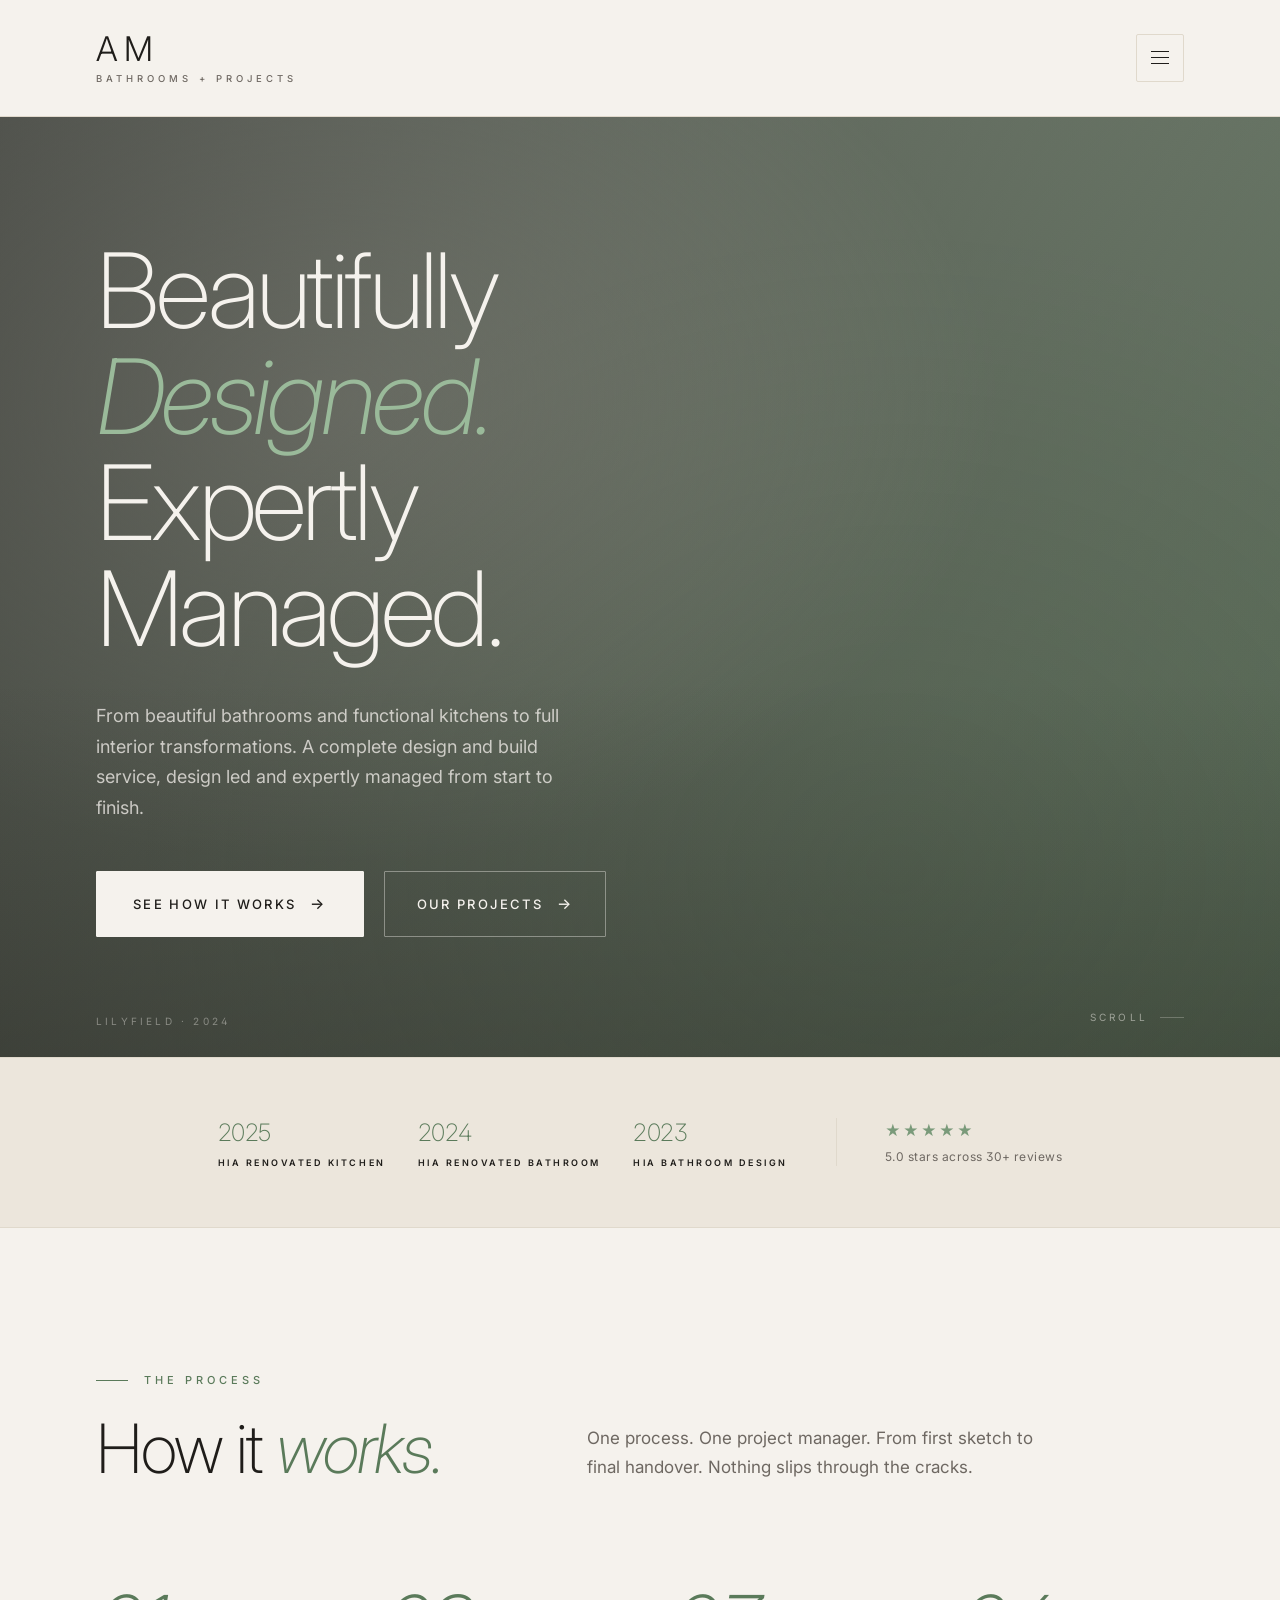
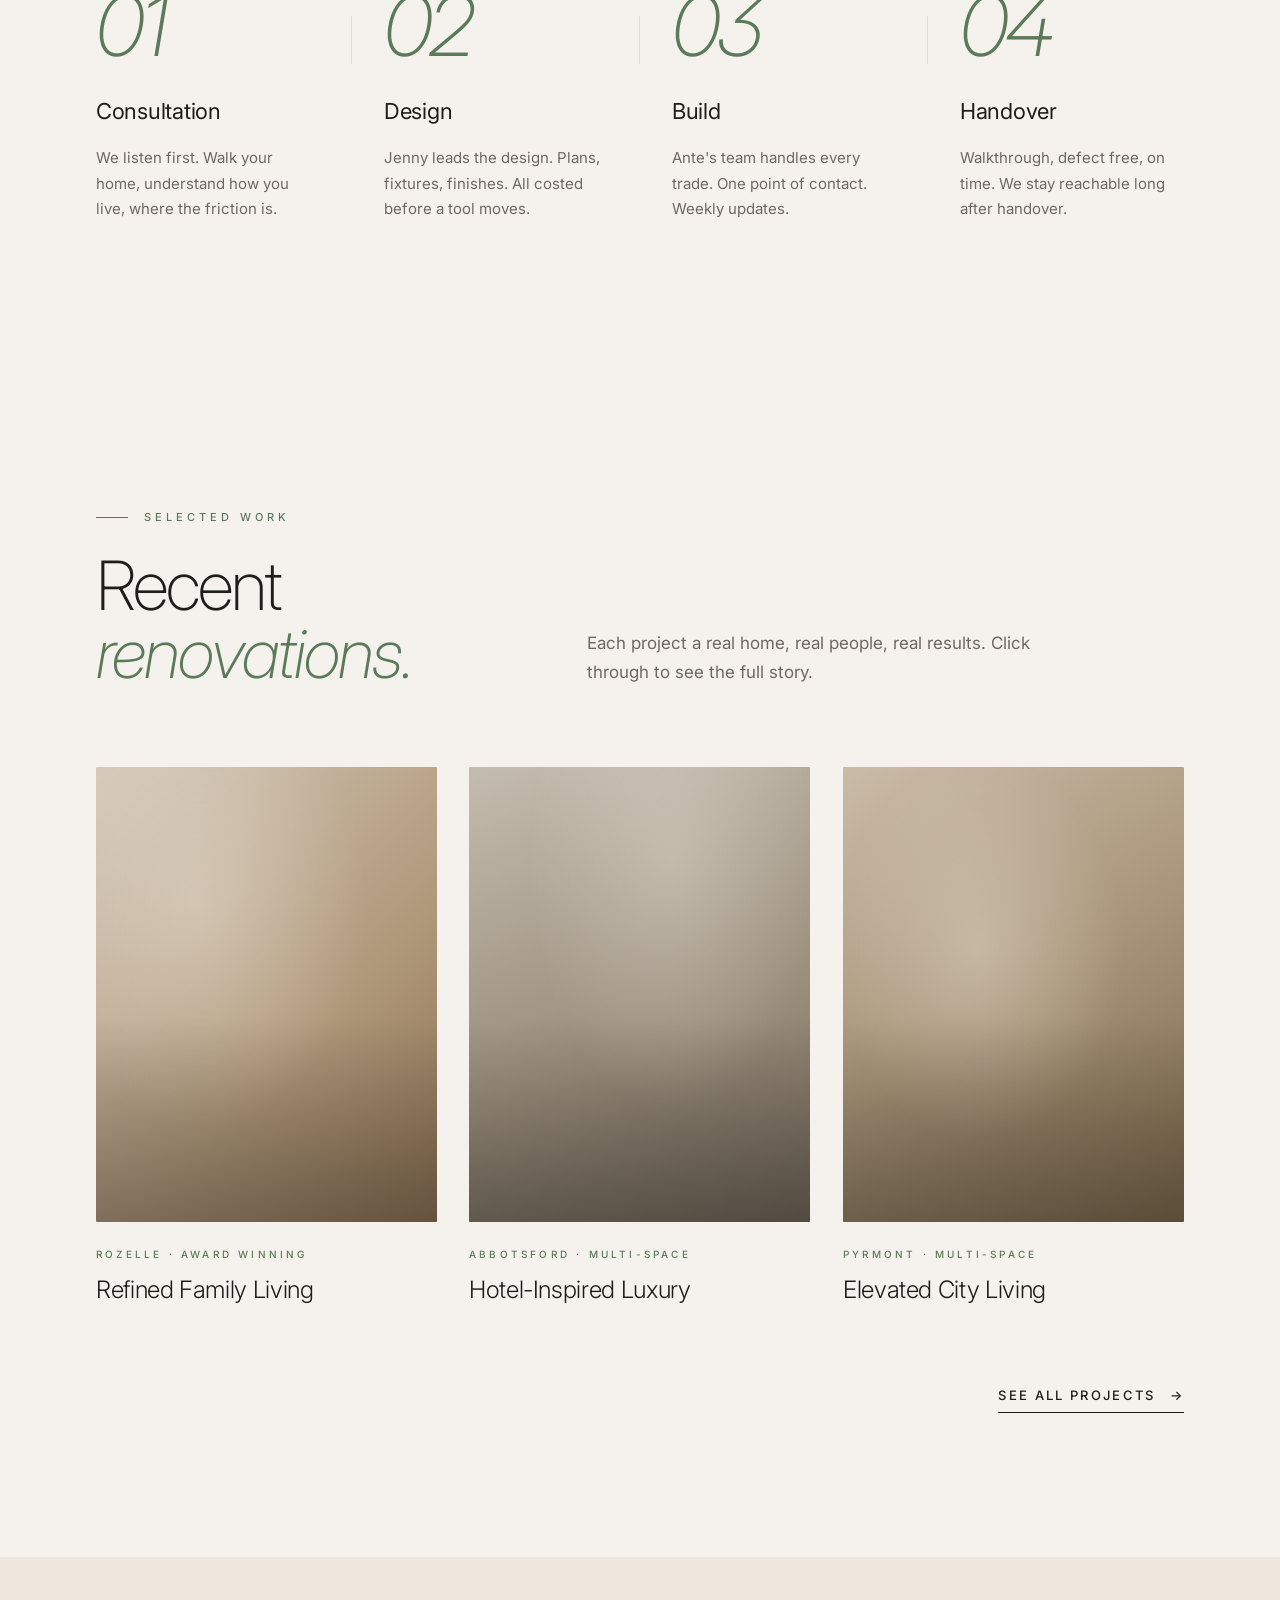
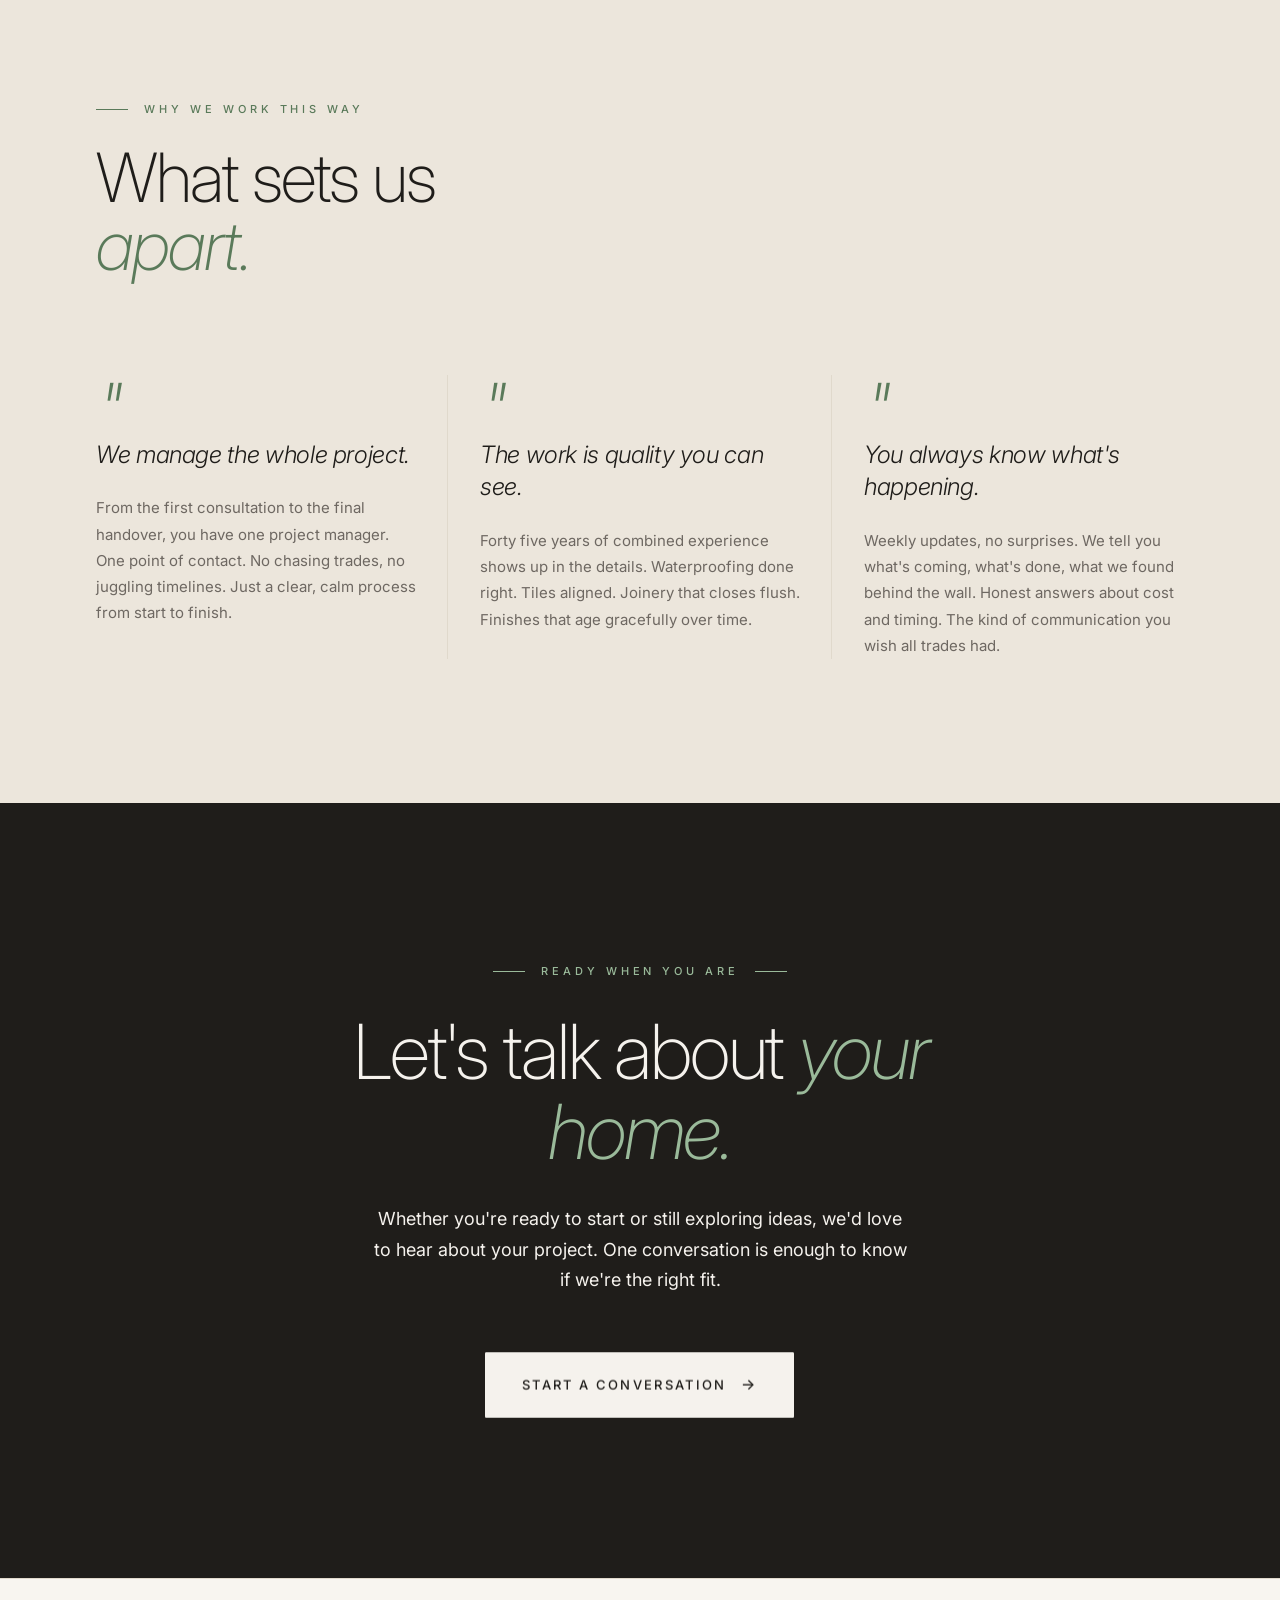
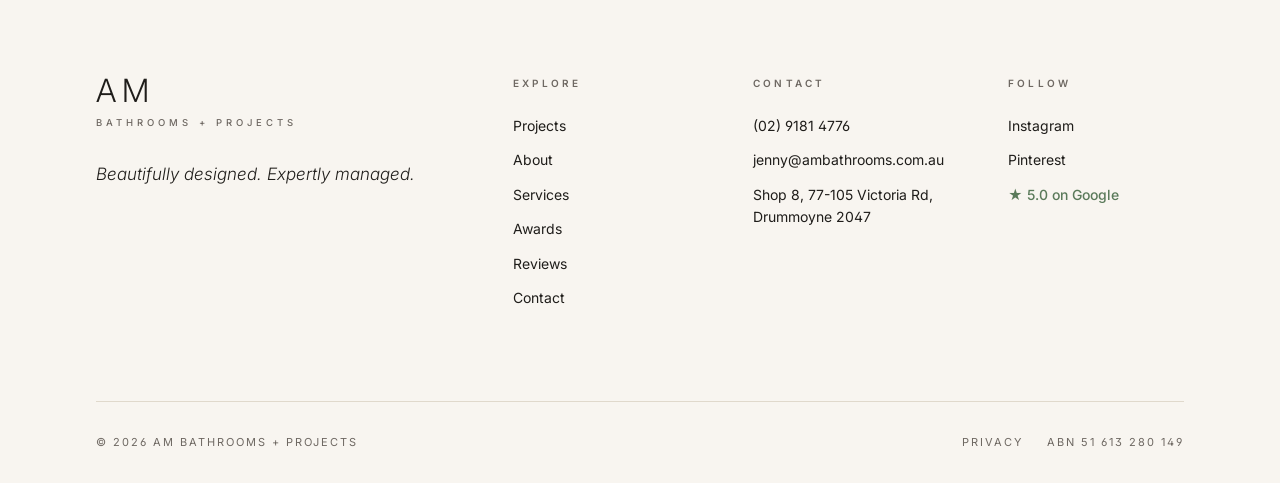
==== commit 942f7cf5: "Merge branch 'main' of https://github.com/first-step-ai/AM-Bathrooms" ====
--- a/mockups/index.html
+++ b/mockups/index.html
@@ -21,9 +21,9 @@
   --ink-faint: #a39c92;
   --line: #e0d9cc;
   --line-soft: #ebe5d8;
-  --accent: #7a5a3a;
-  --brass: #a18553;
-  --brass-soft: #c8a684;
+  --accent: #5a7a5a;
+  --brass: #7a9a7a;
+  --brass-soft: #9aba9a;
 }
 *{box-sizing:border-box;margin:0;padding:0}
 html,body{
@@ -65,29 +65,42 @@
 .hamburger:hover span{background:var(--bg)}
 .hamburger span{display:block;width:18px;height:1px;background:var(--ink);transition:background .25s ease-out}
 
-/* Hero */
+/* Hero — full-width with overlay */
 .hero{
-  padding:72px 96px 104px;
-  display:grid;grid-template-columns:5fr 7fr;gap:80px;align-items:start;
-  min-height:calc(86vh - 130px);
-}
-.hero-text{max-width:580px}
-.eyebrow{
-  font-family:'Inter',sans-serif;font-size:11px;font-weight:500;letter-spacing:.36em;
-  color:var(--accent);text-transform:uppercase;margin-bottom:40px;
-  display:flex;align-items:center;gap:16px;
-}
-.eyebrow::before{content:'';width:32px;height:1px;background:var(--accent)}
+  position:relative;
+  min-height:88vh;
+  display:flex;align-items:center;
+  padding:120px 96px;
+  overflow:hidden;
+}
+.hero-bg{
+  position:absolute;inset:0;
+  background:
+    radial-gradient(ellipse at 25% 30%, rgba(241,235,225,.35) 0%, transparent 50%),
+    radial-gradient(ellipse at 70% 80%, rgba(90,122,90,.15) 0%, transparent 60%),
+    linear-gradient(135deg, #b8c4b8 0%, #8a9a88 40%, #5a6e58 100%);
+}
+.hero-bg::before{
+  content:'';position:absolute;inset:0;
+  background:linear-gradient(105deg, rgba(31,29,26,.68) 0%, rgba(31,29,26,.4) 50%, rgba(31,29,26,.15) 100%);
+  z-index:1;
+}
+.hero-bg::after{
+  content:'';position:absolute;inset:0;
+  background:linear-gradient(180deg, transparent 60%, rgba(31,29,26,.3) 100%);
+  z-index:1;
+}
+.hero-text{position:relative;z-index:2;max-width:640px}
 .hero h1{
   font-family:'Inter',sans-serif;font-weight:200;letter-spacing:-.035em;
-  font-size:104px;line-height:1.02;color:var(--ink);
+  font-size:104px;line-height:1.02;color:var(--bg);
   margin-bottom:40px;
 }
 .hero h1 span{display:block}
-.hero h1 em{font-style:italic;font-weight:200;color:var(--accent)}
+.hero h1 em{font-style:italic;font-weight:200;color:var(--brass-soft)}
 .hero p.sub{
-  font-family:'Inter',sans-serif;font-size:18px;font-weight:400;color:var(--ink-muted);
-  max-width:480px;margin-bottom:48px;line-height:1.7;
+  font-family:'Inter',sans-serif;font-size:18px;font-weight:400;color:rgba(245,242,237,.75);
+  max-width:500px;margin-bottom:48px;line-height:1.7;
 }
 .cta-row{display:flex;gap:20px;align-items:center;flex-wrap:wrap}
 .btn{
@@ -99,34 +112,25 @@
 .btn-primary:hover{background:var(--accent);border-color:var(--accent);transform:translateY(-1px)}
 .btn-secondary{background:transparent;color:var(--ink);border:1px solid var(--ink);padding:20px 32px}
 .btn-secondary:hover{background:var(--ink);color:var(--bg)}
+.btn-hero{background:var(--bg);color:var(--ink);border:1px solid var(--bg)}
+.btn-hero:hover{background:var(--accent);color:var(--bg);border-color:var(--accent);transform:translateY(-1px)}
 .btn .arrow{font-size:15px;transition:transform .25s ease-out}
 .btn:hover .arrow{transform:translateX(4px)}
 
-.hero-photo{
-  height:620px;border-radius:1px;position:relative;overflow:hidden;
-  background:
-    radial-gradient(ellipse at 25% 30%, rgba(241,235,225,.4) 0%, transparent 50%),
-    radial-gradient(ellipse at 70% 80%, rgba(122,90,58,.18) 0%, transparent 60%),
-    linear-gradient(135deg, #d4c8b8 0%, #b8a890 50%, #9c8870 100%);
-}
-.hero-photo::after{
-  content:'';position:absolute;inset:0;
-  background:linear-gradient(180deg, transparent 60%, rgba(31,29,26,.25) 100%);
-}
-.hero-photo .photo-label{
-  position:absolute;bottom:28px;left:32px;color:var(--bg);
+.hero .photo-label{
+  position:absolute;bottom:28px;left:96px;color:var(--bg);
+  font-family:'Inter',sans-serif;font-size:10px;letter-spacing:.32em;
+  text-transform:uppercase;opacity:.4;z-index:2;
+}
+.hero .scroll-hint{
+  position:absolute;bottom:32px;right:96px;color:var(--bg);
   font-family:'Inter',sans-serif;font-size:10px;letter-spacing:.32em;
   text-transform:uppercase;opacity:.5;z-index:2;
-}
-.hero-photo .scroll-hint{
-  position:absolute;bottom:32px;right:32px;color:var(--bg);
-  font-family:'Inter',sans-serif;font-size:10px;letter-spacing:.32em;
-  text-transform:uppercase;opacity:.6;z-index:2;
   display:flex;align-items:center;gap:12px;
 }
-.hero-photo .scroll-hint::after{content:'';width:24px;height:1px;background:var(--bg);opacity:.5}
-
-/* Trust bar */
+.hero .scroll-hint::after{content:'';width:24px;height:1px;background:var(--bg);opacity:.5}
+
+/* Trust bar — rotating flip */
 .trust{
   background:var(--surface-alt);
   padding:56px 96px;
@@ -139,32 +143,30 @@
   transition:transform .8s cubic-bezier(.16,1,.3,1);
 }
 .trust-flipper.flipped{transform:rotateX(180deg)}
-.trust-face{
-  backface-visibility:hidden;
-  background:var(--surface-alt);
-}
-.trust-front{
+.trust-face{backface-visibility:hidden;background:var(--surface-alt)}
+.trust-front{display:flex;align-items:center;justify-content:center;gap:48px}
+.trust-back{
+  position:absolute;inset:0;transform:rotateX(180deg);
   display:flex;align-items:center;justify-content:center;
 }
-.trust-back{
-  position:absolute;inset:0;
-  transform:rotateX(180deg);
-  display:flex;align-items:center;justify-content:center;
-}
-.awards{display:flex;gap:40px;align-items:center}
+.awards{display:flex;gap:32px;align-items:center}
 .award-badge{
-  font-family:'Inter',sans-serif;font-size:10px;font-weight:600;letter-spacing:.28em;
+  font-family:'Inter',sans-serif;font-size:9px;font-weight:600;letter-spacing:.28em;
   text-transform:uppercase;color:var(--ink);
   display:flex;flex-direction:column;align-items:flex-start;gap:4px;
 }
-.award-badge .year{font-family:'Inter',sans-serif;font-weight:200;font-size:26px;letter-spacing:-.02em;color:var(--accent);text-transform:none}
+.award-badge .year{font-family:'Inter',sans-serif;font-weight:200;font-size:24px;letter-spacing:-.02em;color:var(--accent);text-transform:none}
+.divider{width:1px;height:48px;background:var(--line)}
+.trust-rating{display:flex;flex-direction:column;align-items:flex-start;gap:4px}
+.trust-rating .stars{color:var(--brass);letter-spacing:.14em;font-size:15px;font-family:'Inter',sans-serif}
+.trust-rating .rating-text{font-family:'Inter',sans-serif;font-size:12px;font-weight:400;color:var(--ink-muted);letter-spacing:.04em}
 .quote{
-  font-family:'Inter',sans-serif;font-style:italic;font-weight:300;font-size:21px;
-  color:var(--ink);line-height:1.55;letter-spacing:-.005em;
-  max-width:640px;text-align:center;
-}
-.quote .stars{color:var(--brass);letter-spacing:.18em;font-style:normal;font-size:13px;display:block;margin-bottom:10px;font-family:'Inter',sans-serif}
-.quote .who{display:block;margin-top:14px;font-style:normal;font-family:'Inter',sans-serif;font-size:11px;font-weight:500;letter-spacing:.28em;text-transform:uppercase;color:var(--ink-muted)}
+  font-family:'Inter',sans-serif;font-style:italic;font-weight:300;font-size:19px;
+  color:var(--ink);line-height:1.6;letter-spacing:-.005em;
+  max-width:700px;text-align:center;padding:0 24px;
+}
+.quote .stars{color:var(--brass);letter-spacing:.14em;font-style:normal;font-size:13px;display:block;margin-bottom:10px}
+.quote .who{display:block;margin-top:14px;font-style:normal;font-family:'Inter',sans-serif;font-size:10px;font-weight:500;letter-spacing:.28em;text-transform:uppercase;color:var(--ink-muted)}
 
 /* How it works */
 .how{padding:144px 96px;background:var(--bg)}
@@ -354,12 +356,17 @@
 
 @media (max-width: 1100px){
   .nav, .hero, .trust, .how, .featured, .why, .cta, .footer { padding-left: 32px; padding-right: 32px }
-  .hero { grid-template-columns: 1fr; gap: 48px; padding-top: 72px; padding-bottom: 88px }
-  .hero h1 { font-size: 64px }
-  .hero-photo { height: 420px }
-  .trust { padding: 48px 32px }
-  .awards { flex-direction: column; gap: 24px; align-items: center }
+  .hero { padding: 80px 32px; min-height: 75vh }
+  .hero h1 { font-size: 56px }
+  .hero .photo-label { left: 32px }
+  .hero .scroll-hint { right: 32px }
+  .trust { padding: 40px 32px }
+  .trust-front { flex-direction: column; gap: 24px }
+  .trust-front .divider { display: none }
+  .awards { flex-direction: column; gap: 20px; align-items: center }
   .award-badge { align-items: center; text-align: center }
+  .trust-rating { align-items: center }
+  .quote { font-size: 16px; padding: 0 16px }
   .how-header, .featured-header, .why-header { grid-template-columns: 1fr; gap: 32px; margin-bottom: 64px }
   .how h2, .featured h2, .why h2 { font-size: 44px }
   .cta h2 { font-size: 48px }
@@ -393,6 +400,7 @@
 </header>
 
 <section class="hero">
+  <div class="hero-bg"></div>
   <div class="hero-text">
     <h1>
       <span>Beautifully</span>
@@ -401,13 +409,12 @@
     </h1>
     <p class="sub">From beautiful bathrooms and functional kitchens to full interior transformations. A complete design and build service, design led and expertly managed from start to finish.</p>
     <div class="cta-row">
-      <a href="projects.html" class="btn btn-primary">Explore Our Projects <span class="arrow">→</span></a>
-    </div>
-  </div>
-  <div class="hero-photo">
-    <div class="photo-label">Lilyfield · 2024</div>
-    <div class="scroll-hint">Scroll</div>
-  </div>
+      <a href="#how" class="btn btn-hero">See How It Works <span class="arrow">→</span></a>
+      <a href="projects.html" class="btn btn-secondary" style="color:var(--bg);border-color:rgba(245,242,237,.4)">Our Projects <span class="arrow">→</span></a>
+    </div>
+  </div>
+  <div class="photo-label">Lilyfield · 2024</div>
+  <div class="scroll-hint">Scroll</div>
 </section>
 
 <section class="trust">
@@ -415,30 +422,35 @@
     <div class="trust-face trust-front">
       <div class="awards">
         <div class="award-badge">
-          <span class="year">2023</span>
-          <span>HIA Award Winner</span>
+          <span class="year">2025</span>
+          <span>HIA Renovated Kitchen</span>
         </div>
         <div class="award-badge">
-          <span class="year">100%</span>
-          <span>Referral based</span>
+          <span class="year">2024</span>
+          <span>HIA Renovated Bathroom</span>
         </div>
         <div class="award-badge">
-          <span class="year">45+</span>
-          <span>Years experience</span>
+          <span class="year">2023</span>
+          <span>HIA Bathroom Design</span>
         </div>
+      </div>
+      <div class="divider"></div>
+      <div class="trust-rating">
+        <span class="stars">★★★★★</span>
+        <span class="rating-text">5.0 stars across 30+ reviews</span>
       </div>
     </div>
     <div class="trust-face trust-back">
       <div class="quote" id="trustQuote">
         <span class="stars">★★★★★</span>
-        <span class="qt">"They managed every detail. We could actually live our lives during the build."</span>
-        <span class="who">Sarah K. · Lilyfield bathroom</span>
+        <span class="qt">"We were initially nervous about a full bathroom renovation, but AM Bathrooms made the entire process feel effortless. Every detail was executed to a first-class standard."</span>
+        <span class="who">Terry · Rozelle</span>
       </div>
     </div>
   </div>
 </section>
 
-<section class="how">
+<section class="how" id="how">
   <div class="how-header">
     <div>
       <div class="section-eyebrow">The process</div>
@@ -479,20 +491,20 @@
     <p class="lead">Each project a real home, real people, real results. Click through to see the full story.</p>
   </div>
   <div class="project-grid">
-    <a href="#" class="project-card">
+    <a href="projects.html" class="project-card">
       <div class="project-image p1"></div>
-      <div class="project-meta">Lilyfield · 2024</div>
-      <div class="project-name">Main bathroom and laundry</div>
+      <div class="project-meta">Rozelle · Award Winning</div>
+      <div class="project-name">Refined Family Living</div>
     </a>
-    <a href="#" class="project-card">
+    <a href="projects.html" class="project-card">
       <div class="project-image p2"></div>
-      <div class="project-meta">Rozelle · 2024</div>
-      <div class="project-name">Kitchen renovation</div>
+      <div class="project-meta">Abbotsford · Multi-Space</div>
+      <div class="project-name">Hotel-Inspired Luxury</div>
     </a>
-    <a href="#" class="project-card">
+    <a href="projects.html" class="project-card">
       <div class="project-image p3"></div>
-      <div class="project-meta">Mosman · 2023</div>
-      <div class="project-name">Ensuite and walk in robe</div>
+      <div class="project-meta">Pyrmont · Multi-Space</div>
+      <div class="project-name">Elevated City Living</div>
     </a>
   </div>
   <div class="featured-link">
@@ -553,9 +565,9 @@
     </div>
     <div class="footer-col">
       <h4>Contact</h4>
-      <a href="#">(02) XXXX XXXX</a>
-      <a href="#">hello@ambathrooms.com.au</a>
-      <span>Drummoyne, Sydney</span>
+      <a href="tel:+61291814776">(02) 9181 4776</a>
+      <a href="mailto:jenny@ambathrooms.com.au">jenny@ambathrooms.com.au</a>
+      <span>Shop 8, 77-105 Victoria Rd, Drummoyne 2047</span>
     </div>
     <div class="footer-col">
       <h4>Follow</h4>
@@ -568,7 +580,7 @@
     <span>© 2026 AM Bathrooms + Projects</span>
     <div class="links">
       <a href="#">Privacy</a>
-      <a href="#">ABN XX XXX XXX XXX</a>
+      <a href="#">ABN 51 613 280 149</a>
     </div>
   </div>
 </footer>
--- a/mockups/animations.css
+++ b/mockups/animations.css
@@ -60,7 +60,6 @@
 }
 
 /* ─── Scroll Reveal: Scale In (photos) ─── */
-.am .hero-photo,
 .am .founder-photo{
   opacity:0;
   transform:scale(.96);
@@ -76,13 +75,12 @@
 }
 
 /* Parallax photos: override transform to use custom property */
-.am .hero-photo.is-visible,
 .am .founder-photo.is-visible{
   transform:translateY(var(--py,0px)) !important;
 }
 
 /* ─── Slide-in Menu Panel ─── */
-.nav{position:relative;z-index:1000}
+.nav{position:sticky;top:0;z-index:1000}
 
 .menu-backdrop{
   position:fixed;inset:0;z-index:998;
@@ -136,8 +134,8 @@
 .menu-nav a:nth-child(5){transition-delay:.24s}
 .menu-nav a:nth-child(6){transition-delay:.28s}
 .menu-nav a:nth-child(7){transition-delay:.32s}
-.menu-nav a:hover{color:var(--brass-soft,#c8a684)}
-.menu-nav a.active{color:var(--brass-soft,#c8a684);font-style:italic}
+.menu-nav a:hover{color:var(--brass-soft,#9aba9a)}
+.menu-nav a.active{color:var(--brass-soft,#9aba9a);font-style:italic}
 
 .menu-divider{
   width:32px;height:1px;background:rgba(245,242,237,.15);
@@ -153,7 +151,7 @@
 }
 .menu-panel.open .menu-contact{opacity:1;transform:none}
 .menu-contact a{color:rgba(245,242,237,.6);text-decoration:none;transition:color .25s ease;display:block}
-.menu-contact a:hover{color:var(--brass-soft,#c8a684)}
+.menu-contact a:hover{color:var(--brass-soft,#9aba9a)}
 
 /* Hamburger → X morph */
 .hamburger span{
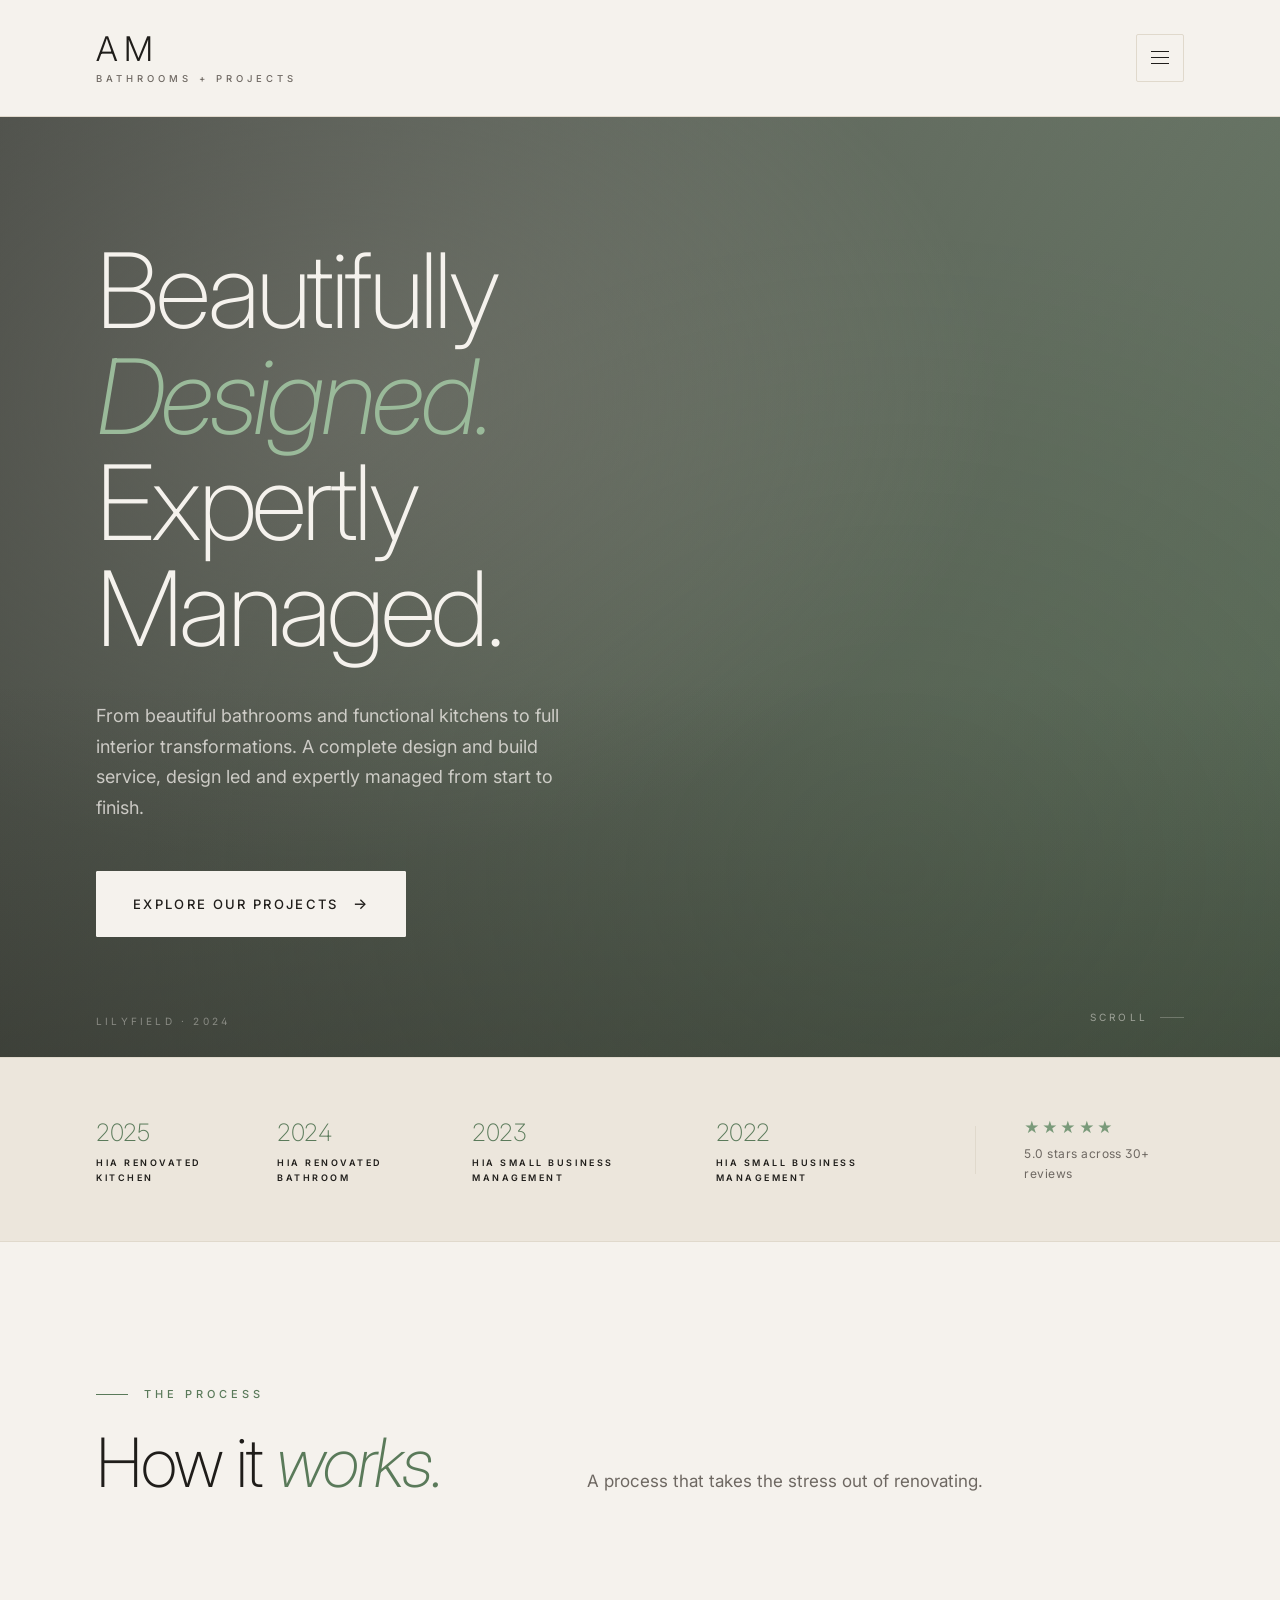
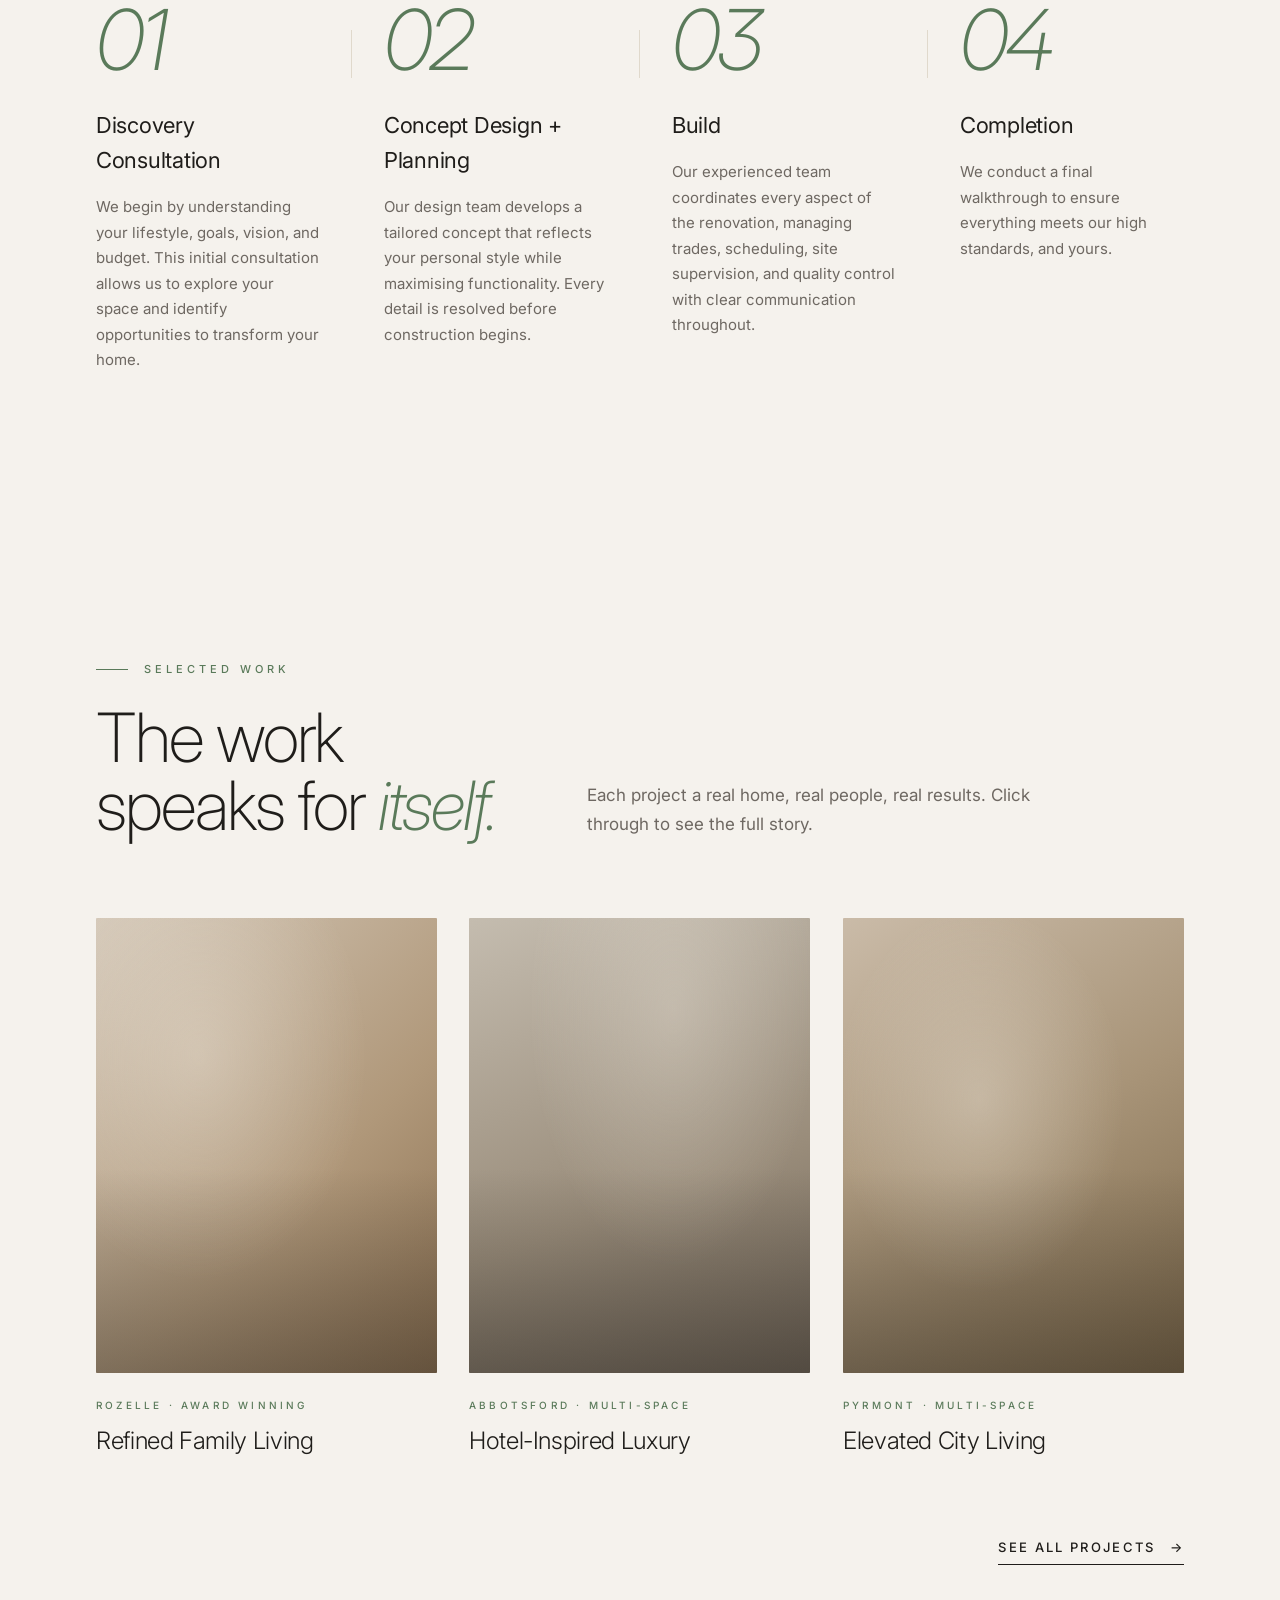
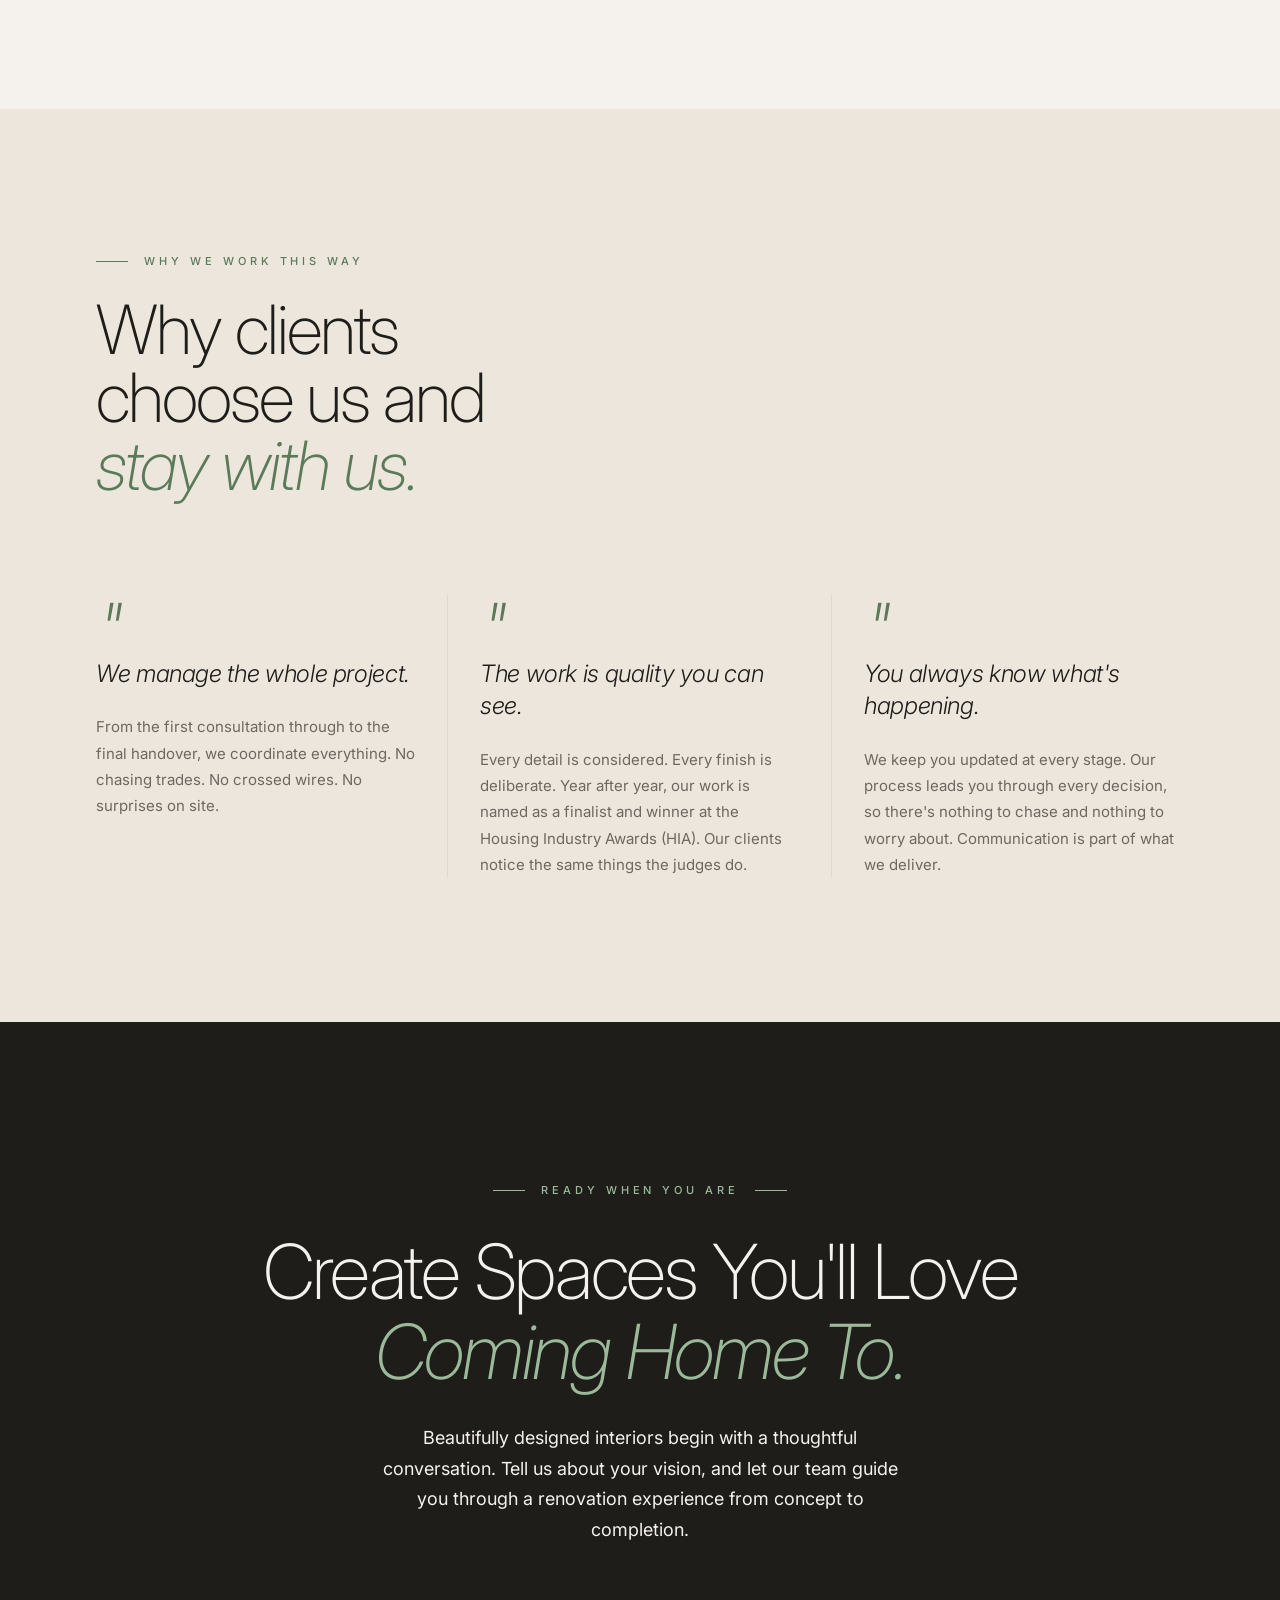
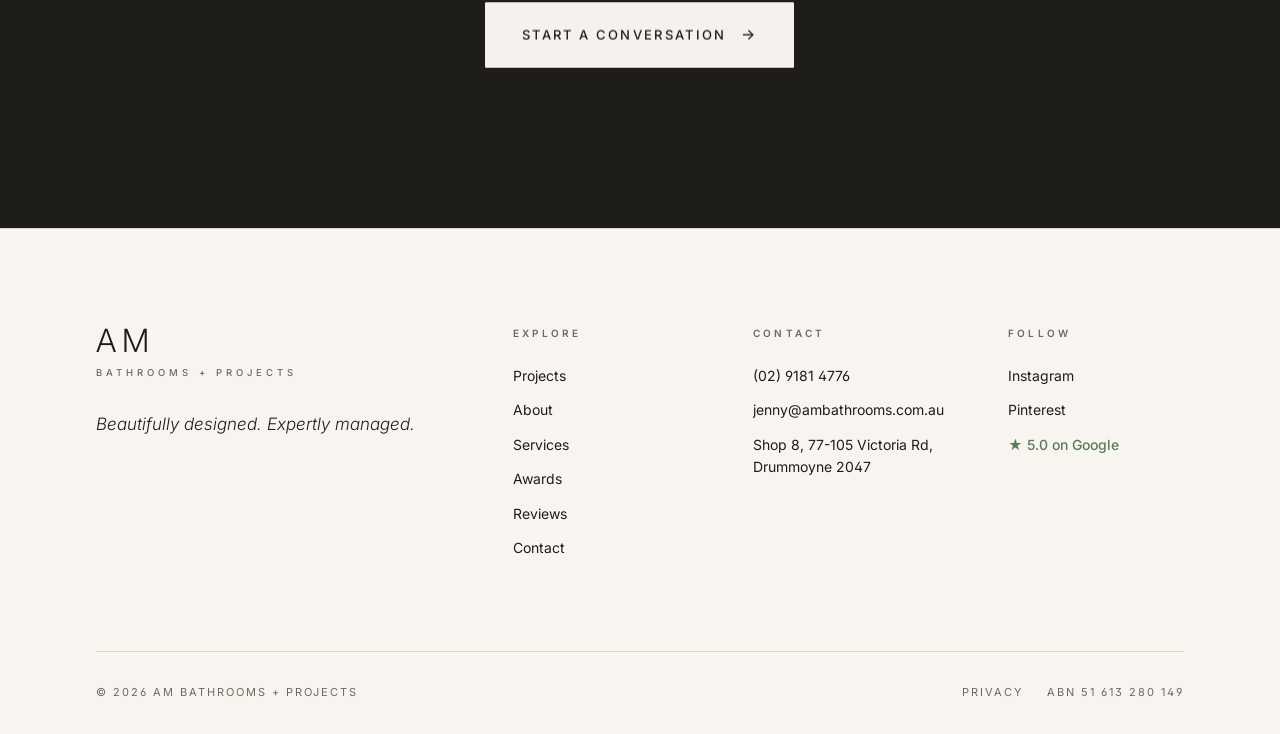
==== commit 70683c5f: "Align all page copy with approved website copy document Homepage: CTA to "Explore Our Projects", tru" ====
--- a/mockups/index.html
+++ b/mockups/index.html
@@ -409,8 +409,7 @@
     </h1>
     <p class="sub">From beautiful bathrooms and functional kitchens to full interior transformations. A complete design and build service, design led and expertly managed from start to finish.</p>
     <div class="cta-row">
-      <a href="#how" class="btn btn-hero">See How It Works <span class="arrow">→</span></a>
-      <a href="projects.html" class="btn btn-secondary" style="color:var(--bg);border-color:rgba(245,242,237,.4)">Our Projects <span class="arrow">→</span></a>
+      <a href="projects.html" class="btn btn-hero">Explore Our Projects <span class="arrow">→</span></a>
     </div>
   </div>
   <div class="photo-label">Lilyfield · 2024</div>
@@ -431,7 +430,11 @@
         </div>
         <div class="award-badge">
           <span class="year">2023</span>
-          <span>HIA Bathroom Design</span>
+          <span>HIA Small Business Management</span>
+        </div>
+        <div class="award-badge">
+          <span class="year">2022</span>
+          <span>HIA Small Business Management</span>
         </div>
       </div>
       <div class="divider"></div>
@@ -443,8 +446,8 @@
     <div class="trust-face trust-back">
       <div class="quote" id="trustQuote">
         <span class="stars">★★★★★</span>
-        <span class="qt">"We were initially nervous about a full bathroom renovation, but AM Bathrooms made the entire process feel effortless. Every detail was executed to a first-class standard."</span>
-        <span class="who">Terry · Rozelle</span>
+        <span class="qt">"The process was seamless and stress-free."</span>
+        <span class="who" style="display:none"></span>
       </div>
     </div>
   </div>
@@ -456,28 +459,28 @@
       <div class="section-eyebrow">The process</div>
       <h2>How it <em>works.</em></h2>
     </div>
-    <p class="lead">One process. One project manager. From first sketch to final handover. Nothing slips through the cracks.</p>
+    <p class="lead">A process that takes the stress out of renovating.</p>
   </div>
   <div class="steps">
     <div class="step">
       <div class="num">01</div>
-      <h3>Consultation</h3>
-      <p>We listen first. Walk your home, understand how you live, where the friction is.</p>
+      <h3>Discovery Consultation</h3>
+      <p>We begin by understanding your lifestyle, goals, vision, and budget. This initial consultation allows us to explore your space and identify opportunities to transform your home.</p>
     </div>
     <div class="step">
       <div class="num">02</div>
-      <h3>Design</h3>
-      <p>Jenny leads the design. Plans, fixtures, finishes. All costed before a tool moves.</p>
+      <h3>Concept Design + Planning</h3>
+      <p>Our design team develops a tailored concept that reflects your personal style while maximising functionality. Every detail is resolved before construction begins.</p>
     </div>
     <div class="step">
       <div class="num">03</div>
       <h3>Build</h3>
-      <p>Ante's team handles every trade. One point of contact. Weekly updates.</p>
+      <p>Our experienced team coordinates every aspect of the renovation, managing trades, scheduling, site supervision, and quality control with clear communication throughout.</p>
     </div>
     <div class="step">
       <div class="num">04</div>
-      <h3>Handover</h3>
-      <p>Walkthrough, defect free, on time. We stay reachable long after handover.</p>
+      <h3>Completion</h3>
+      <p>We conduct a final walkthrough to ensure everything meets our high standards, and yours.</p>
     </div>
   </div>
 </section>
@@ -486,7 +489,7 @@
   <div class="featured-header">
     <div>
       <div class="section-eyebrow">Selected work</div>
-      <h2>Recent <em>renovations.</em></h2>
+      <h2>The work speaks for <em>itself.</em></h2>
     </div>
     <p class="lead">Each project a real home, real people, real results. Click through to see the full story.</p>
   </div>
@@ -516,24 +519,24 @@
   <div class="why-header">
     <div>
       <div class="section-eyebrow">Why we work this way</div>
-      <h2>What sets us <em>apart.</em></h2>
+      <h2>Why clients choose us and <em>stay with us.</em></h2>
     </div>
   </div>
   <div class="pillars">
     <div class="pillar">
       <div class="quote-mark">"</div>
       <h3>We manage the whole project.</h3>
-      <p>From the first consultation to the final handover, you have one project manager. One point of contact. No chasing trades, no juggling timelines. Just a clear, calm process from start to finish.</p>
+      <p>From the first consultation through to the final handover, we coordinate everything. No chasing trades. No crossed wires. No surprises on site.</p>
     </div>
     <div class="pillar">
       <div class="quote-mark">"</div>
       <h3>The work is quality you can see.</h3>
-      <p>Forty five years of combined experience shows up in the details. Waterproofing done right. Tiles aligned. Joinery that closes flush. Finishes that age gracefully over time.</p>
+      <p>Every detail is considered. Every finish is deliberate. Year after year, our work is named as a finalist and winner at the Housing Industry Awards (HIA). Our clients notice the same things the judges do.</p>
     </div>
     <div class="pillar">
       <div class="quote-mark">"</div>
       <h3>You always know what's happening.</h3>
-      <p>Weekly updates, no surprises. We tell you what's coming, what's done, what we found behind the wall. Honest answers about cost and timing. The kind of communication you wish all trades had.</p>
+      <p>We keep you updated at every stage. Our process leads you through every decision, so there's nothing to chase and nothing to worry about. Communication is part of what we deliver.</p>
     </div>
   </div>
 </section>
@@ -541,8 +544,8 @@
 <section class="cta">
   <div class="cta-inner">
     <div class="section-eyebrow">Ready when you are</div>
-    <h2>Let's talk about <em>your home.</em></h2>
-    <p>Whether you're ready to start or still exploring ideas, we'd love to hear about your project. One conversation is enough to know if we're the right fit.</p>
+    <h2>Create Spaces You'll Love <em>Coming Home To.</em></h2>
+    <p>Beautifully designed interiors begin with a thoughtful conversation. Tell us about your vision, and let our team guide you through a renovation experience from concept to completion.</p>
     <a href="contact.html" class="btn btn-inverted">Start a conversation <span class="arrow">→</span></a>
   </div>
 </section>
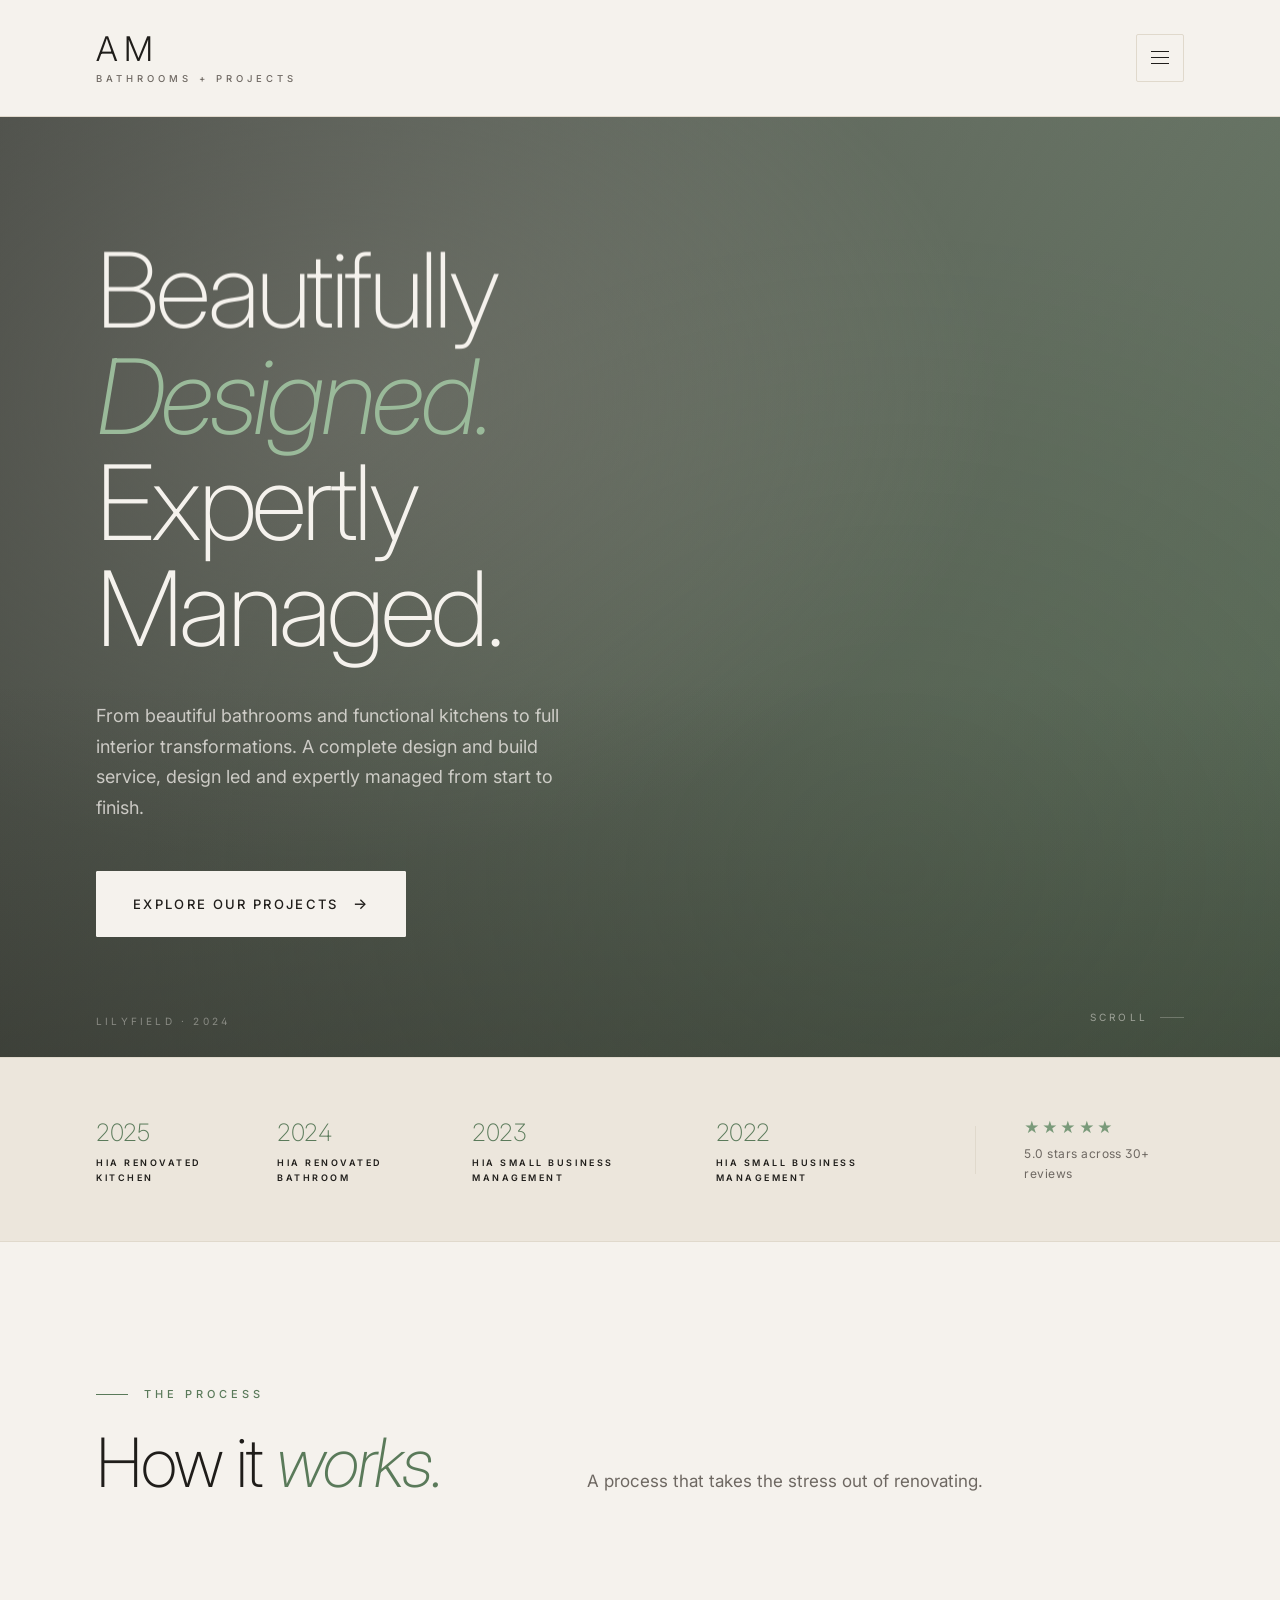
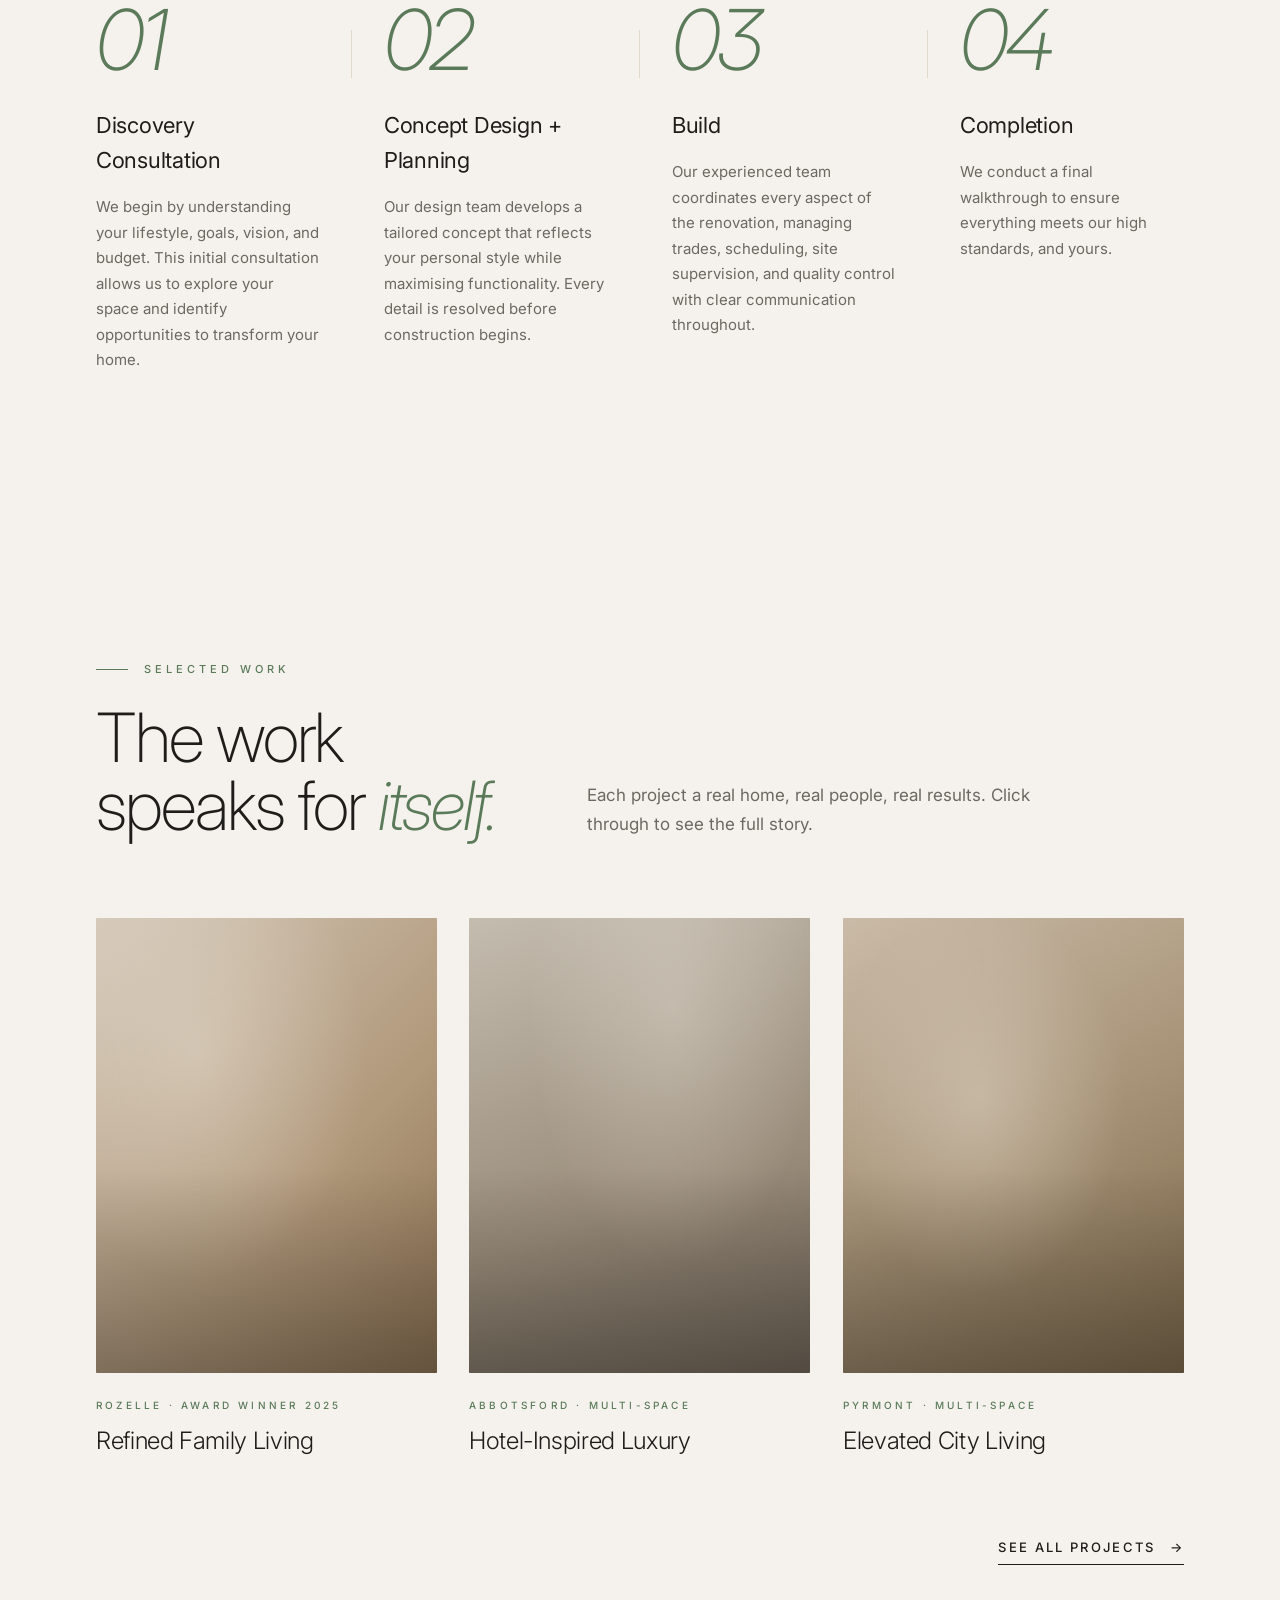
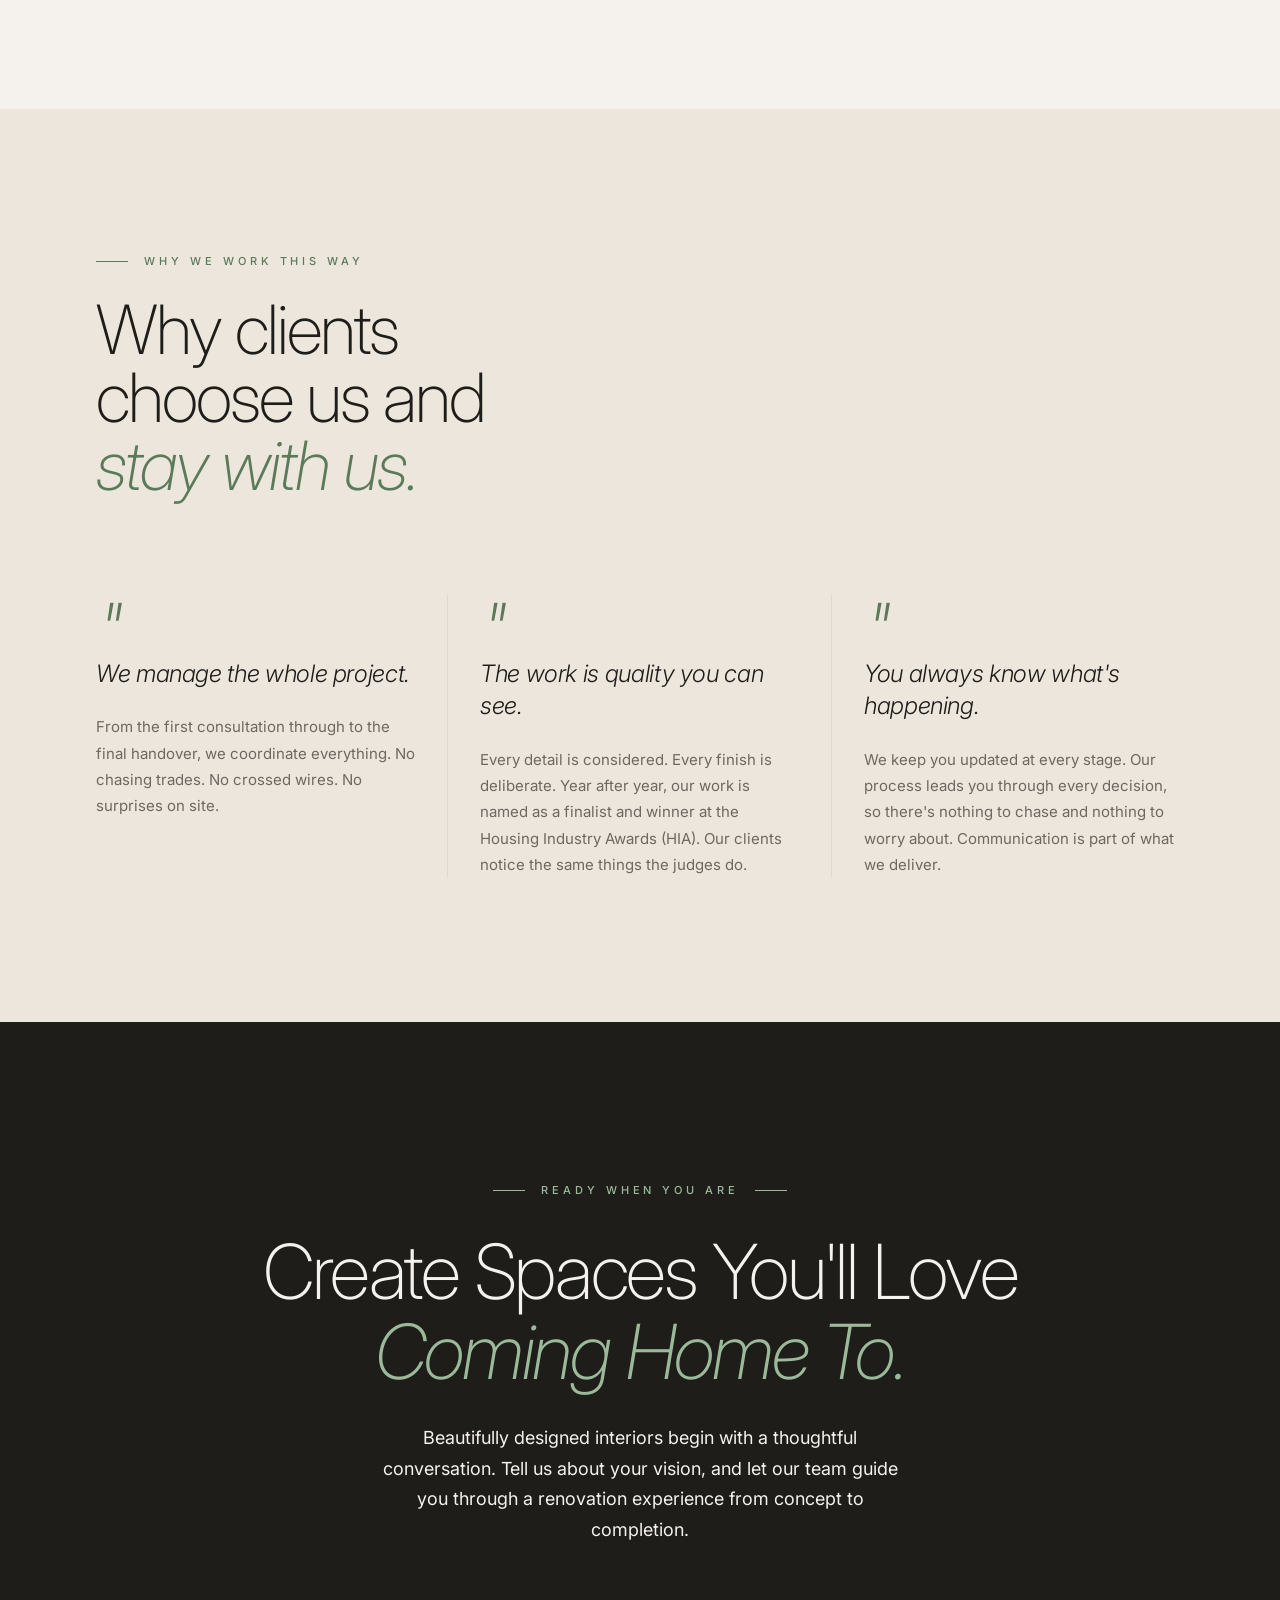
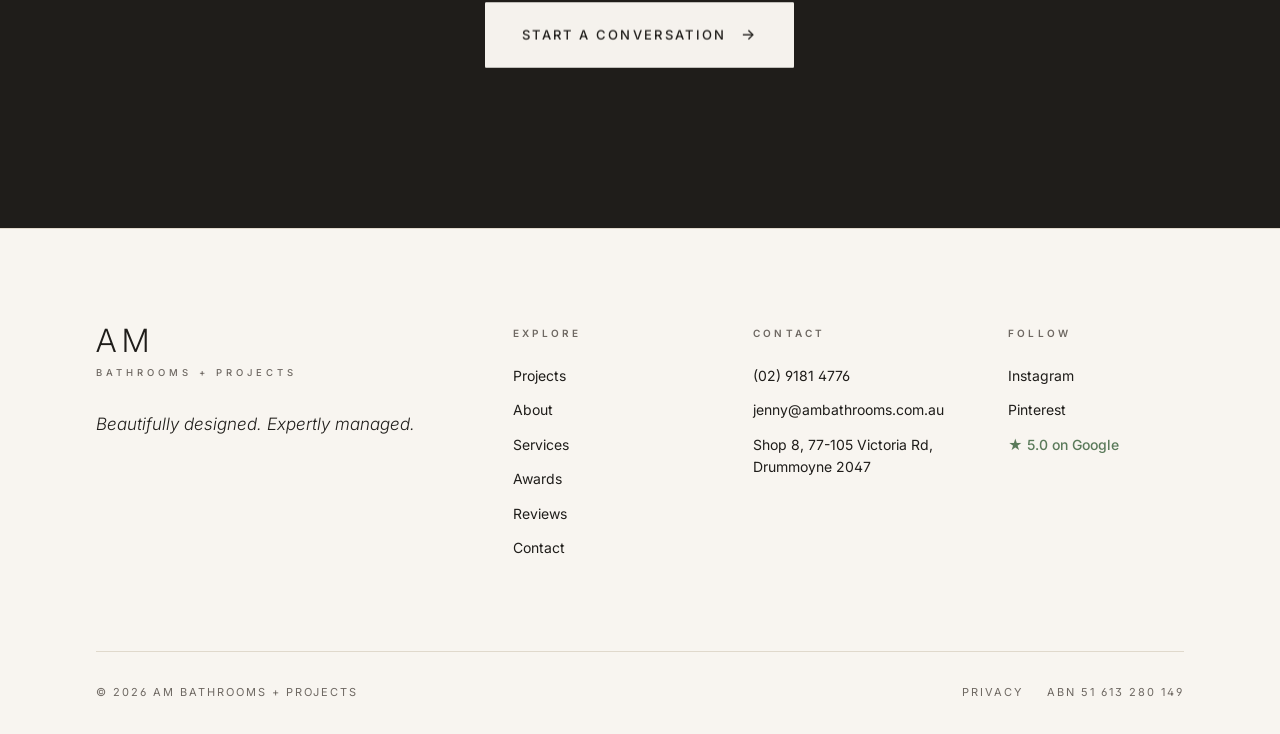
==== commit b0660a1d: "Update project descriptions with approved revised copy - Rozelle: Award Winner 2025, full scope desc" ====
--- a/mockups/index.html
+++ b/mockups/index.html
@@ -496,7 +496,7 @@
   <div class="project-grid">
     <a href="projects.html" class="project-card">
       <div class="project-image p1"></div>
-      <div class="project-meta">Rozelle · Award Winning</div>
+      <div class="project-meta">Rozelle · Award Winner 2025</div>
       <div class="project-name">Refined Family Living</div>
     </a>
     <a href="projects.html" class="project-card">
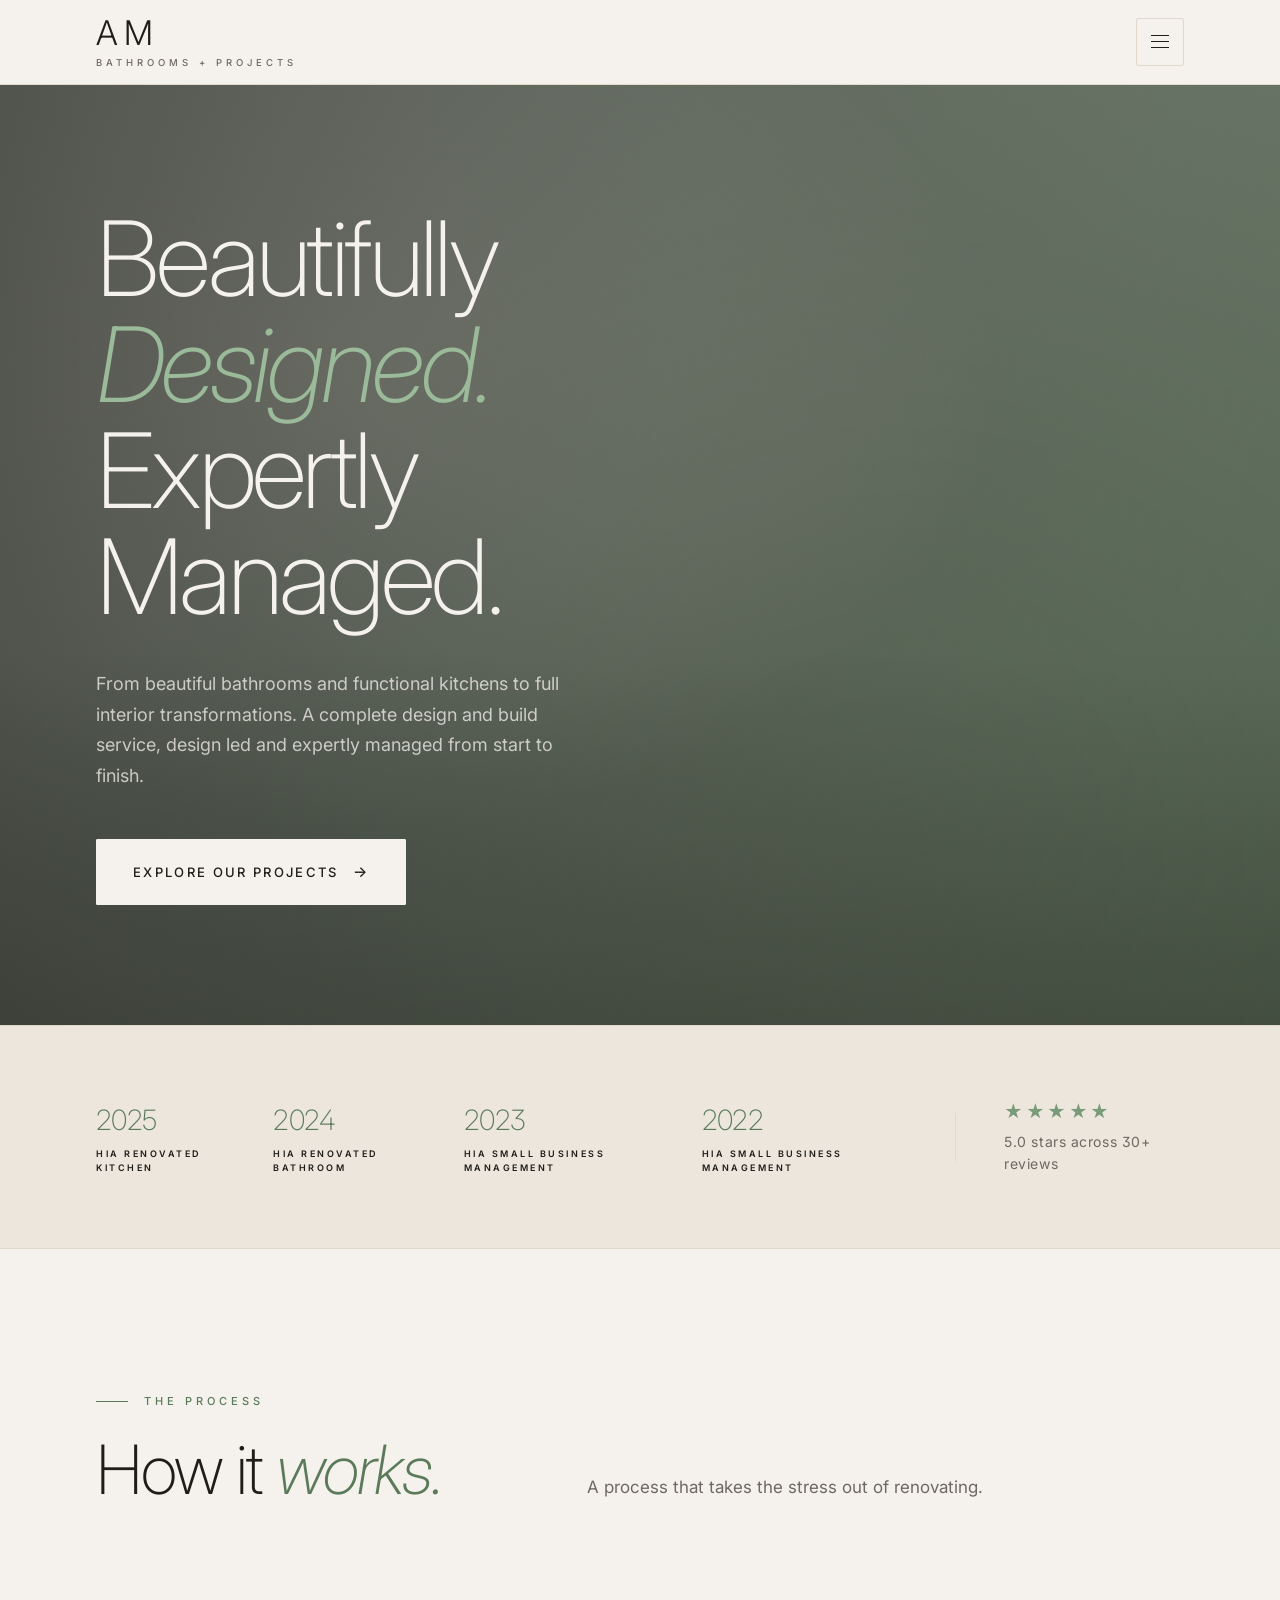
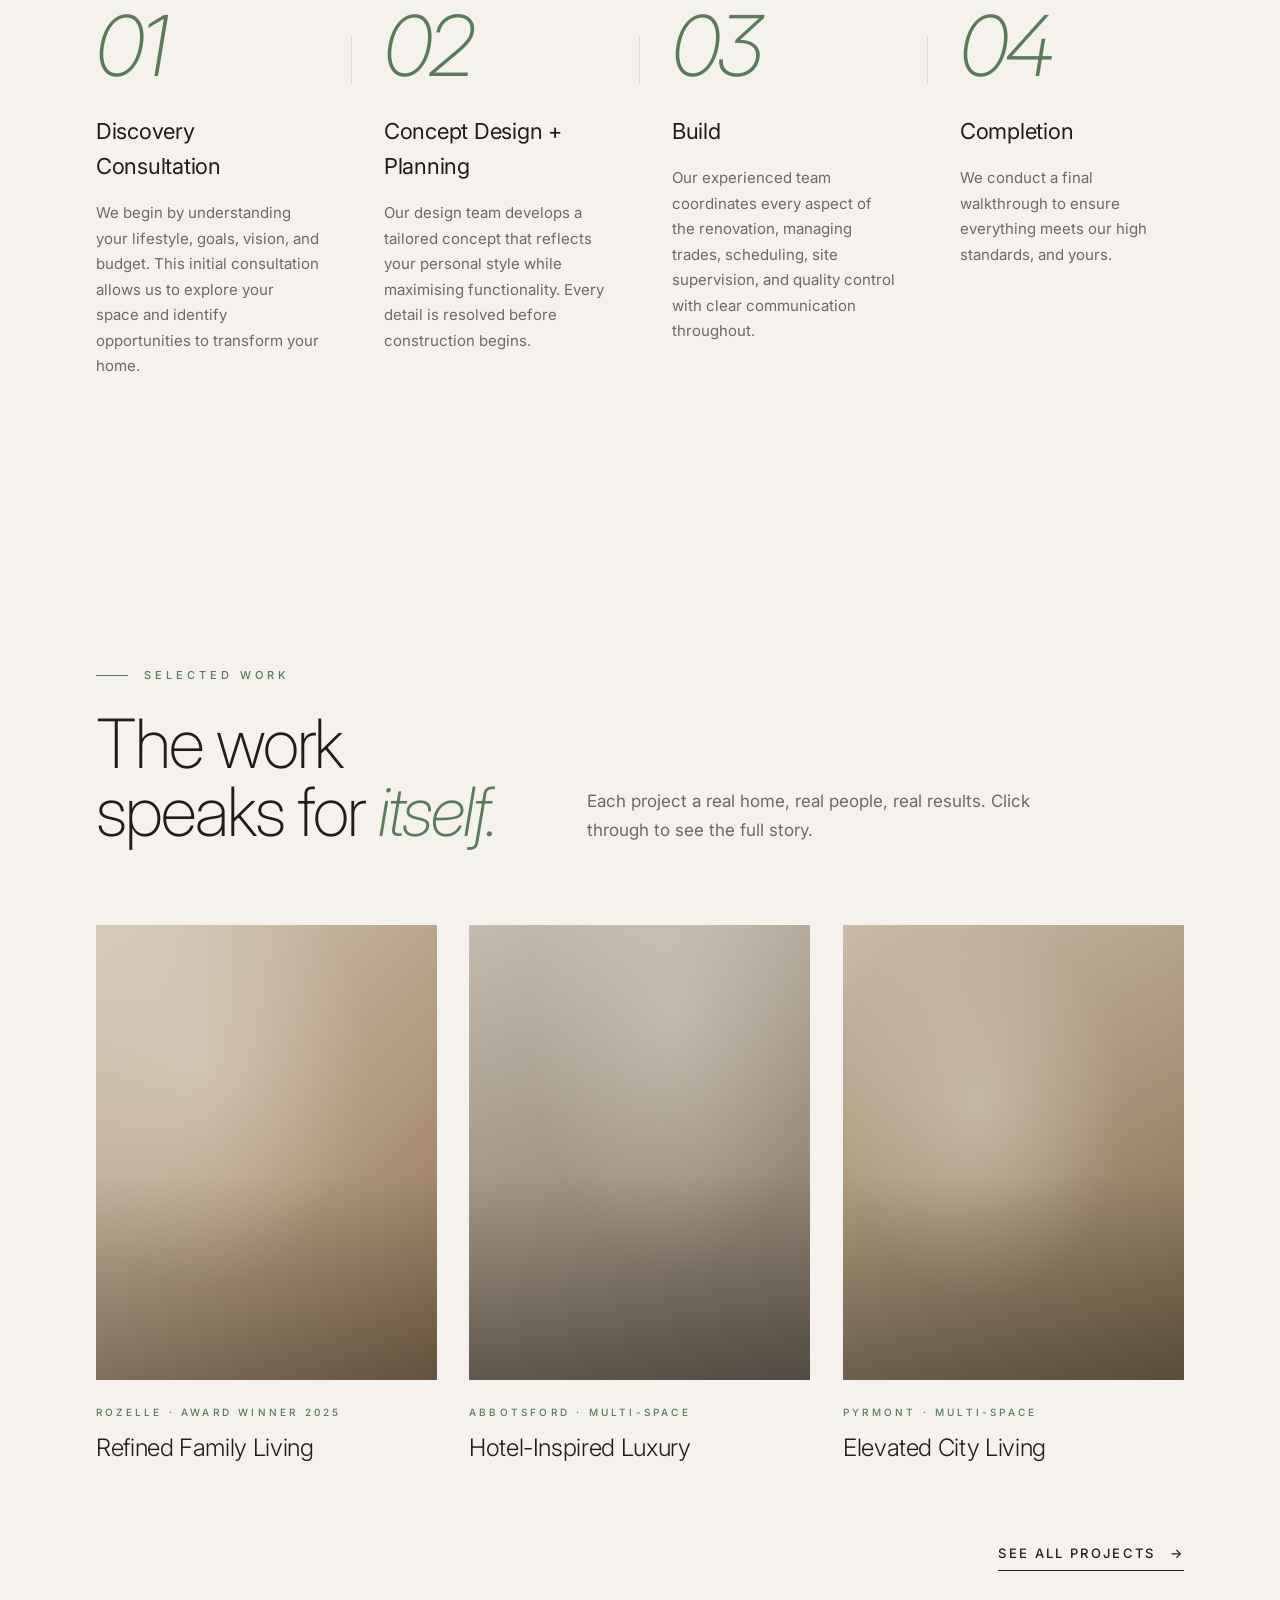
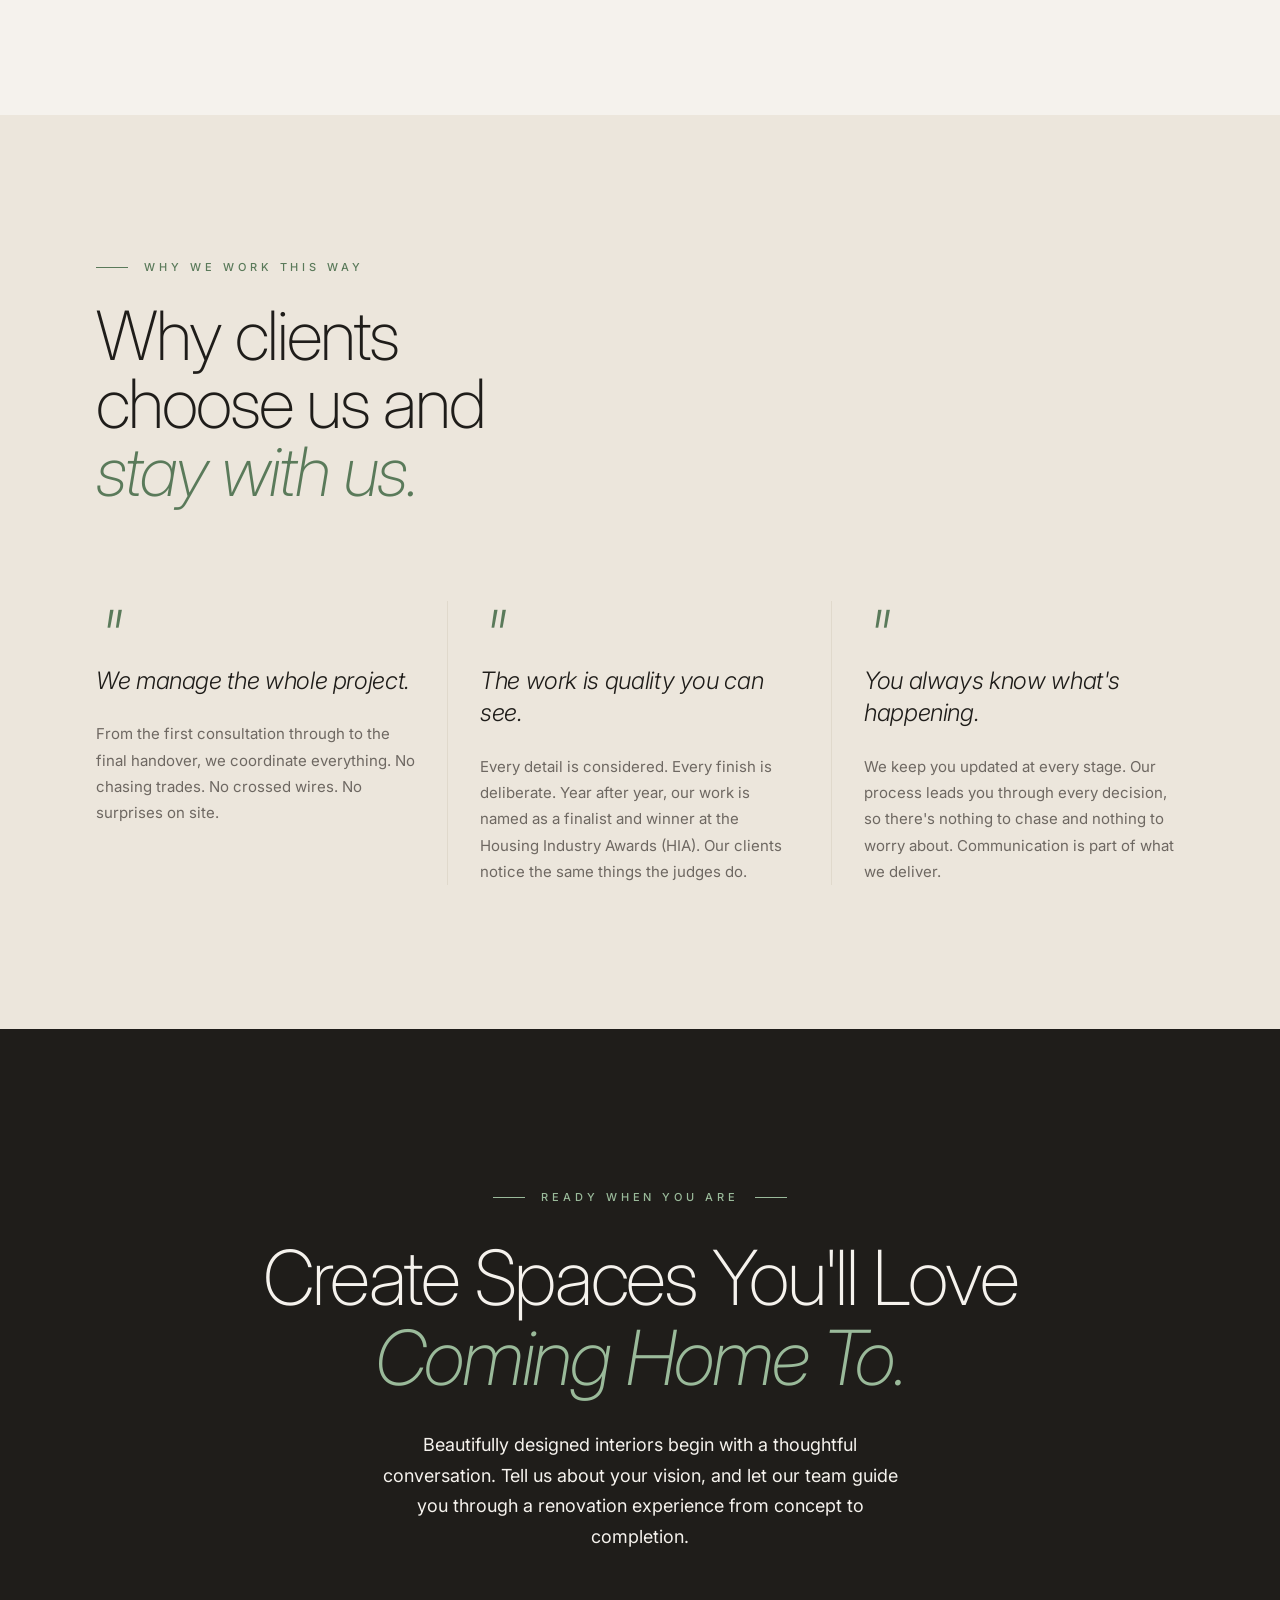
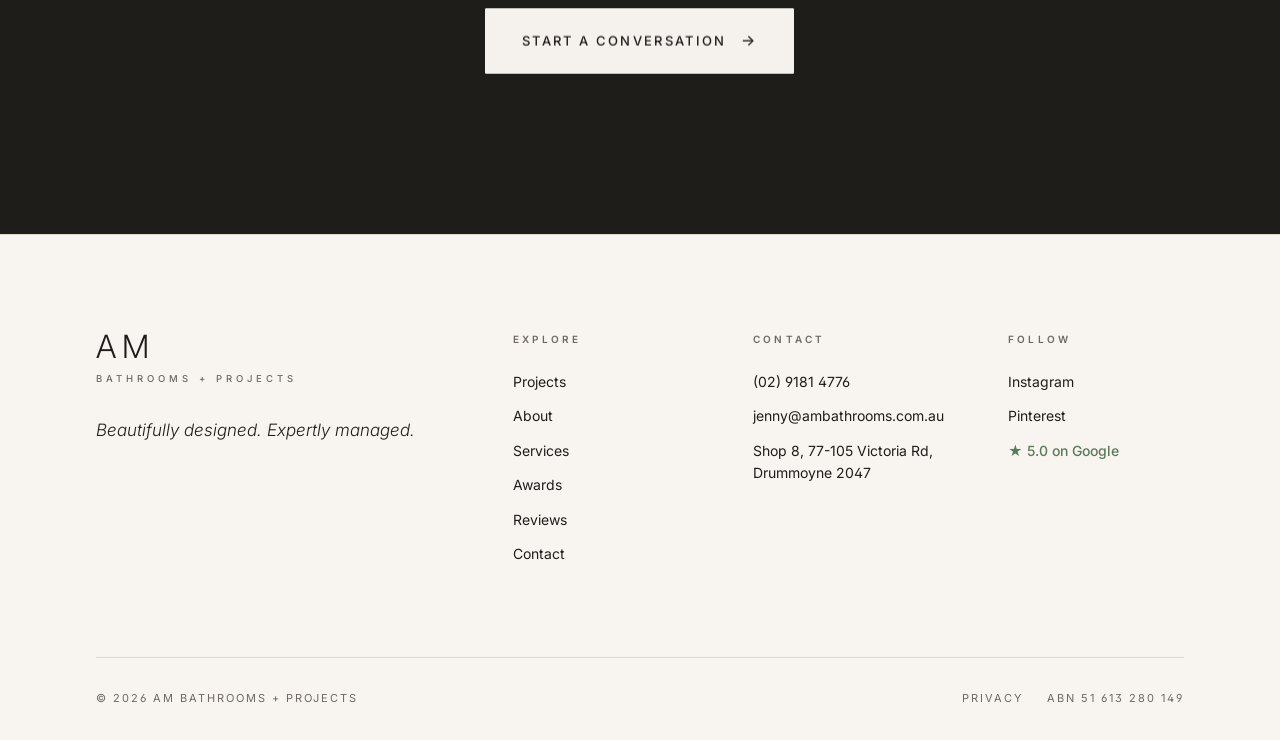
==== commit 68244d41: "Update hero layout: single-line heading, smaller nav, bigger trust bar - "Beautifully Designed." on " ====
--- a/mockups/index.html
+++ b/mockups/index.html
@@ -44,7 +44,7 @@
 .nav{
   background:var(--bg);
   border-bottom:1px solid var(--line);
-  padding:32px 96px;
+  padding:16px 96px;
   display:flex;align-items:center;justify-content:space-between;
 }
 .brand{display:flex;flex-direction:column;align-items:flex-start;line-height:1}
@@ -133,7 +133,7 @@
 /* Trust bar — rotating flip */
 .trust{
   background:var(--surface-alt);
-  padding:56px 96px;
+  padding:72px 96px;
   border-top:1px solid var(--line);border-bottom:1px solid var(--line);
   perspective:1200px;overflow:hidden;
 }
@@ -155,11 +155,11 @@
   text-transform:uppercase;color:var(--ink);
   display:flex;flex-direction:column;align-items:flex-start;gap:4px;
 }
-.award-badge .year{font-family:'Inter',sans-serif;font-weight:200;font-size:24px;letter-spacing:-.02em;color:var(--accent);text-transform:none}
+.award-badge .year{font-family:'Inter',sans-serif;font-weight:200;font-size:28px;letter-spacing:-.02em;color:var(--accent);text-transform:none}
 .divider{width:1px;height:48px;background:var(--line)}
 .trust-rating{display:flex;flex-direction:column;align-items:flex-start;gap:4px}
-.trust-rating .stars{color:var(--brass);letter-spacing:.14em;font-size:15px;font-family:'Inter',sans-serif}
-.trust-rating .rating-text{font-family:'Inter',sans-serif;font-size:12px;font-weight:400;color:var(--ink-muted);letter-spacing:.04em}
+.trust-rating .stars{color:var(--brass);letter-spacing:.14em;font-size:18px;font-family:'Inter',sans-serif}
+.trust-rating .rating-text{font-family:'Inter',sans-serif;font-size:14px;font-weight:400;color:var(--ink-muted);letter-spacing:.04em}
 .quote{
   font-family:'Inter',sans-serif;font-style:italic;font-weight:300;font-size:19px;
   color:var(--ink);line-height:1.6;letter-spacing:-.005em;
@@ -403,8 +403,7 @@
   <div class="hero-bg"></div>
   <div class="hero-text">
     <h1>
-      <span>Beautifully</span>
-      <span><em>Designed.</em></span>
+      <span>Beautifully <em>Designed.</em></span>
       <span>Expertly Managed.</span>
     </h1>
     <p class="sub">From beautiful bathrooms and functional kitchens to full interior transformations. A complete design and build service, design led and expertly managed from start to finish.</p>
@@ -412,8 +411,6 @@
       <a href="projects.html" class="btn btn-hero">Explore Our Projects <span class="arrow">→</span></a>
     </div>
   </div>
-  <div class="photo-label">Lilyfield · 2024</div>
-  <div class="scroll-hint">Scroll</div>
 </section>
 
 <section class="trust">
